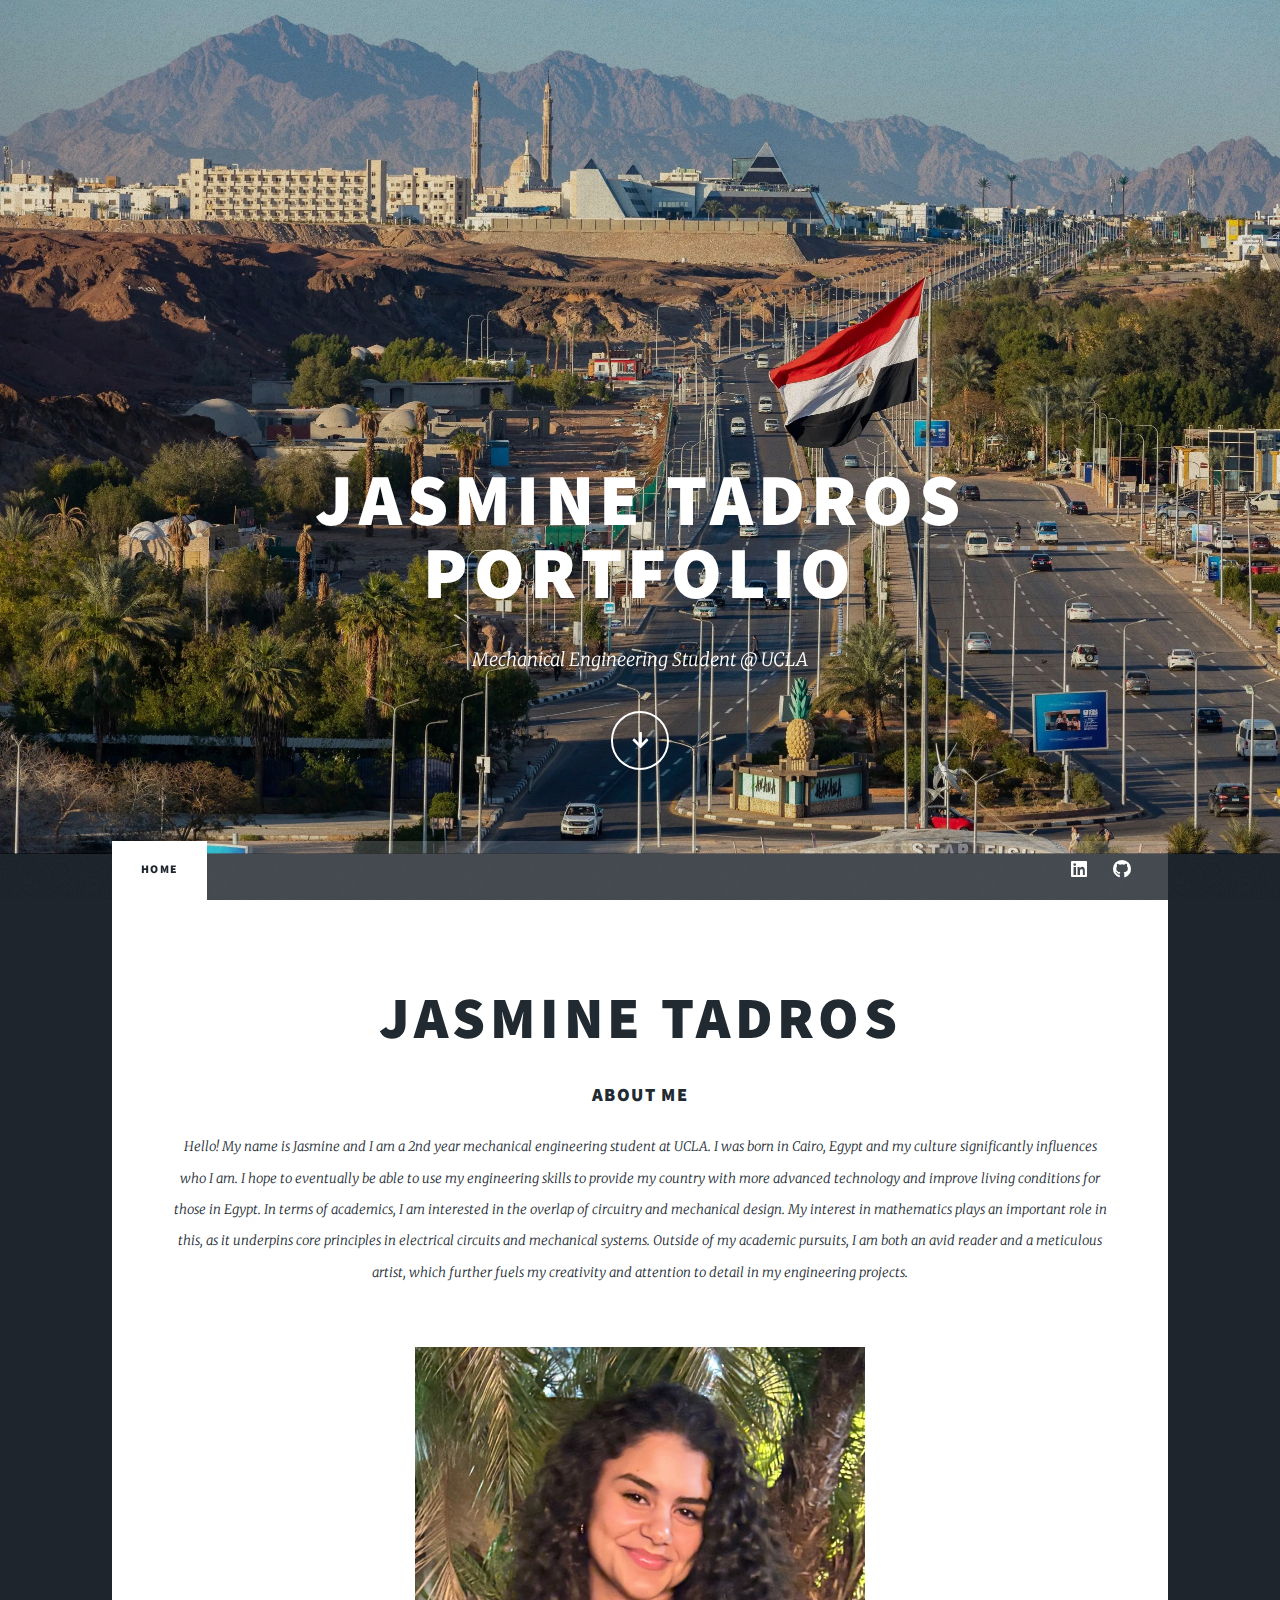
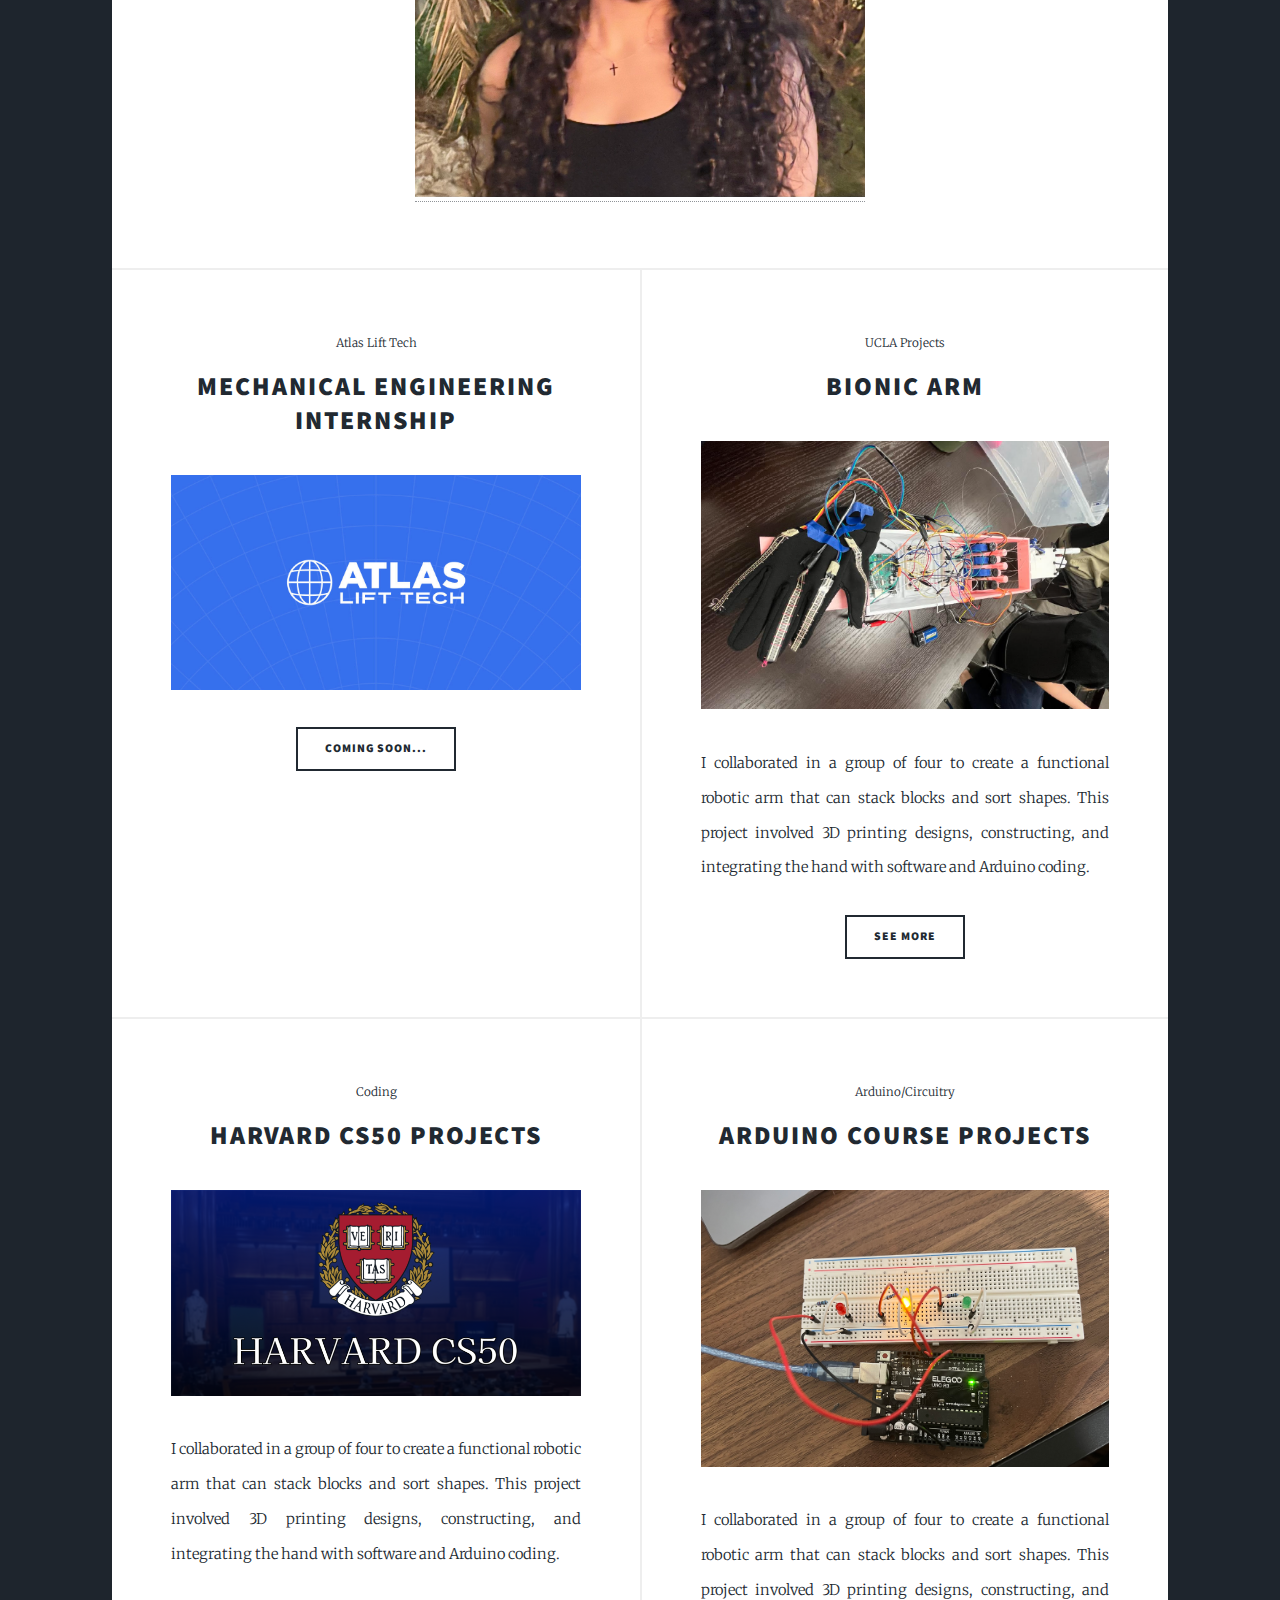
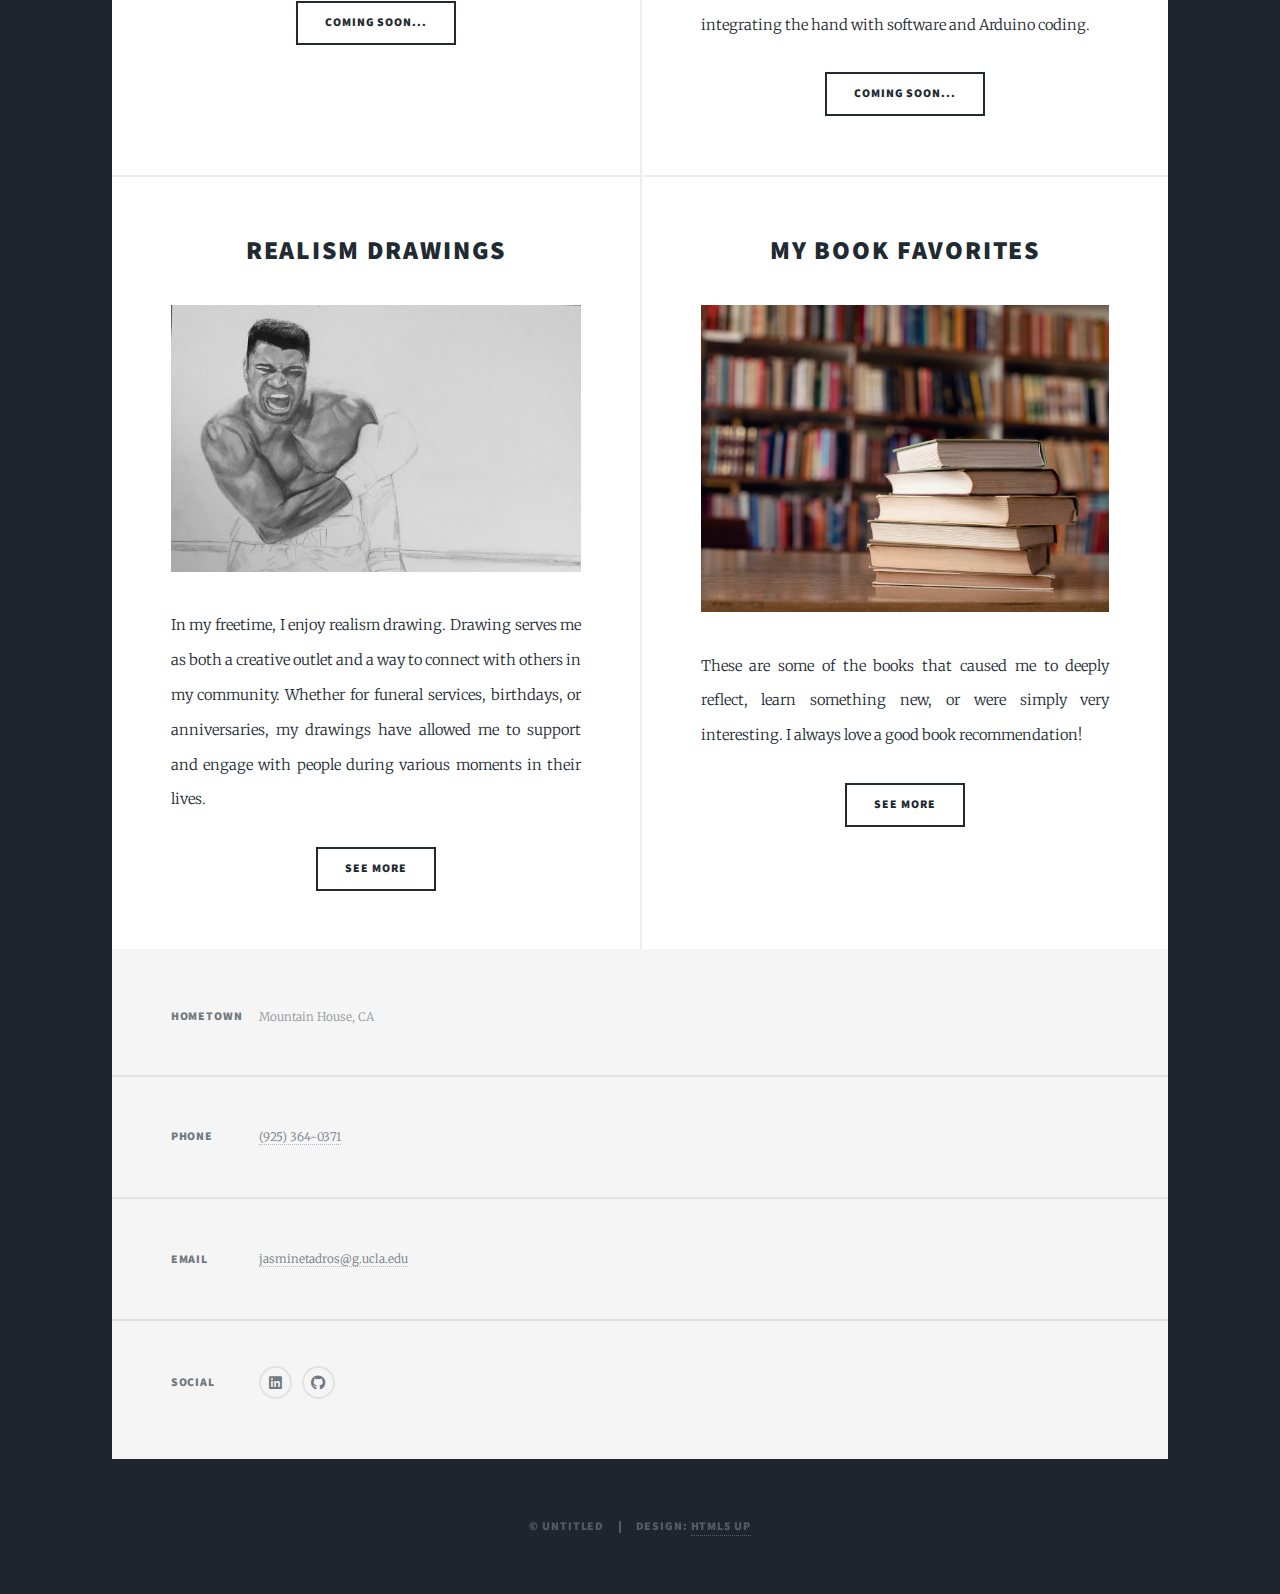
==== index.html @ 0057c5c3 "Add files via upload" ====
<!DOCTYPE HTML>
<!--
	Massively by HTML5 UP
	html5up.net | @ajlkn
	Free for personal and commercial use under the CCA 3.0 license (html5up.net/license)
-->
<html>
	<head>
		<title>Jasmine Tadros Portfolio</title>
		<meta charset="utf-8" />
		<meta name="viewport" content="width=device-width, initial-scale=1, user-scalable=no" />
		<link rel="stylesheet" href="assets/css/main.css" />
		<noscript><link rel="stylesheet" href="assets/css/noscript.css" /></noscript>
	</head>
	<body class="is-preload">

		<!-- Wrapper -->
			<div id="wrapper" class="fade-in">

				<!-- Intro -->
					<div id="intro">
						<h1>Jasmine Tadros<br />
						Portfolio</h1>
						<p>Mechanical Engineering Student @ UCLA </a> <br />
						</p>
						<ul class="actions">
							<li><a href="#header" class="button icon solid solo fa-arrow-down scrolly">Continue</a></li>
						</ul>
					</div>

				<!-- Nav -->
					<nav id="nav">
						<ul class="links">
							<li class="active"><a href="index.html">Home</a></li>
							<!-- <li><a href="generic.html">Generic Page</a></li>
							<li><a href="elements.html">Elements Reference</a></li> --> 
						</ul>
						<ul class="icons">
							<li><a href="https://www.linkedin.com/in/jasmine-tadros/" class="icon brands fa-linkedin"><span class="label">linkedin</span></a></li>
							<li><a href="https://github.com/tadrosjasmine" class="icon brands fa-github"><span class="label">GitHub</span></a></li>
						</ul>
					</nav>
				<!-- Main -->
					<div id="main">

						<!-- Featured Post -->
							<article class="post featured">
								<header class="major">
									<h2><a href="#">Jasmine Tadros<br />
									</a></h2>
								<h3>ABOUT ME</h3>	
									<p>Hello! My name is Jasmine and I am a 2nd year mechanical engineering student at UCLA. I was born in Cairo, Egypt and my culture significantly influences who I am. I hope to eventually be able to use my engineering skills to provide my country with more advanced technology and improve living conditions for those in Egypt. In terms of academics, I am interested in the overlap of circuitry and mechanical design. My interest in mathematics plays an important role in this, as it underpins core principles in electrical circuits and mechanical systems. Outside of my academic pursuits, I am both an avid reader and a meticulous artist, which further fuels my creativity and attention to detail in my engineering projects.  </p>
								</header>
								<a href="#" ><img src="images/jasmine.jpeg" width="450" height="450"
									alt="" /></a>
							</article>

						<!-- Posts -->
							<section class="posts">
								<article>
									<header>
										<span class="date">Atlas Lift Tech</span>
										<h2><a href="#">Mechanical Engineering Internship<br />
										</h2>
									</header>
									<a href="#" class="image fit"><img src="images/atlas.jpg" alt="" /></a>
									<!-- <p>During my summer internship, I got the opportuniity to work on  </p> -->
									<ul class="actions special">
										<li><a href="#" class="button">Coming soon...</a></li>
									</ul>
								</article>
								
								<article>
									<header>
										<span class="date">UCLA Projects</span>
										<h2><a href="#">Bionic Arm<br />
										</a></h2>
									</header>
									<a href="#" class="image fit"><img src="images/bionics.png" alt="" /></a>
									<p> I collaborated in a group of four to create a functional robotic arm that can stack blocks and sort shapes. This project involved 3D printing designs, constructing, and integrating the hand with software and Arduino coding.
									</p>
									<ul class="actions special">
										<li><a href="bionic-arm.html" class="button">See More</a></li>
									</ul>
								</article>

								<article>
									<header>
										<span class="date">Coding</span>
										<h2><a href="#">Harvard CS50 Projects<br />
										</a></h2>
									</header>
									<a href="#" class="image fit"><img src="images/cs50.webp" alt="" /></a>
									<p> I collaborated in a group of four to create a functional robotic arm that can stack blocks and sort shapes. This project involved 3D printing designs, constructing, and integrating the hand with software and Arduino coding.
									</p>
									<ul class="actions special">
										<li><a href="#" class="button">Coming Soon...</a></li>
									</ul>
								</article>

								<article>
									<header>
										<span class="date">Arduino/Circuitry</span>
										<h2><a href="#">Arduino Course Projects<br />
										</a></h2>
									</header>
									<a href="#" class="image fit"><img src="images/arduino.jpeg" alt="" /></a>
									<p> I collaborated in a group of four to create a functional robotic arm that can stack blocks and sort shapes. This project involved 3D printing designs, constructing, and integrating the hand with software and Arduino coding.
									</p>
									<ul class="actions special">
										<li><a href="#" class="button">Coming Soon...</a></li>
									</ul>
								</article>

								<article>
									<header>
										<h2><a href="#">Realism Drawings<br />
										</a></h2>
									</header>
									<a href="" class="image fit"><img src="images/ali.jpeg" alt="" /></a>
									<p>In my freetime, I enjoy realism drawing. Drawing serves me as both a creative outlet and a way to connect with others in my community. Whether for funeral services, birthdays, or anniversaries, my drawings have allowed me to support and engage with people during various moments in their lives.</p>
									<ul class="actions special">
										<li><a href="realism-drawings.html" class="button">See More</a></li>
									</ul>
								</article>
							
								<article>
									<header>
										<h2><a href="#">My Book Favorites</a></h2>
									</header>
									<a href="#" class="image fit"><img src="images/books.jpg" alt="" /></a>
									<p>These are some of the books that caused me to deeply reflect, learn something new, or were simply very interesting. I always love a good book recommendation! </p>
									<ul class="actions special">
										<li><a href="book-favorites.html" class="button">See More</a></li>
									</ul>
								<!-- </article>
								<article>
									<header>
										<span class="date">April 11, 2017</span>
										<h2><a href="#">Odio magna<br />
										sed consectetur</a></h2>
									</header>
									<a href="#" class="image fit"><img src="images/pic06.jpg" alt="" /></a>
									<p>Donec eget ex magna. Interdum et malesuada fames ac ante ipsum primis in faucibus. Pellentesque venenatis dolor imperdiet dolor mattis sagittis magna etiam.</p>
									<ul class="actions special">
										<li><a href="#" class="button">Full Story</a></li>
									</ul>
								</article>
								<article>
									<header>
										<span class="date">April 7, 2017</span>
										<h2><a href="#">Augue lorem<br />
										primis vestibulum</a></h2>
									</header>
									<a href="#" class="image fit"><img src="images/pic07.jpg" alt="" /></a>
									<p>Donec eget ex magna. Interdum et malesuada fames ac ante ipsum primis in faucibus. Pellentesque venenatis dolor imperdiet dolor mattis sagittis magna etiam.</p>
									<ul class="actions special">
										<li><a href="#" class="button">Full Story</a></li>
									</ul>
								</article> -->
							</section>

					</div>

				<!-- Footer -->
					<footer id="footer">
						<section class="split contact">
							<section class="alt">
								<h3>Hometown</h3>
								<p>Mountain House, CA</p>
							</section>
							<section>
								<h3>Phone</h3>
								<p><a href="#">(925) 364-0371</a></p>
							</section>
							<section>
								<h3>Email</h3>
								<p><a href="#">jasminetadros@g.ucla.edu</a></p>
							</section>
							<section>
								<h3>Social</h3>
								<ul class="icons alt">
									<li><a href="https://www.linkedin.com/in/jasmine-tadros/" class="icon brands alt fa-linkedin"><span class="label">linkedin</span></a></li>
									<li><a href="https://github.com/tadrosjasmine" class="icon brands alt fa-github"><span class="label">GitHub</span></a></li>
								</ul>
							</section>
						</section>
					</footer>

				<!-- Copyright -->
					<div id="copyright">
						<ul><li>&copy; Untitled</li><li>Design: <a href="https://html5up.net">HTML5 UP</a></li></ul>
					</div>

			</div>

		<!-- Scripts -->
			<script src="assets/js/jquery.min.js"></script>
			<script src="assets/js/jquery.scrollex.min.js"></script>
			<script src="assets/js/jquery.scrolly.min.js"></script>
			<script src="assets/js/browser.min.js"></script>
			<script src="assets/js/breakpoints.min.js"></script>
			<script src="assets/js/util.js"></script>
			<script src="assets/js/main.js"></script>

	</body>
</html>
---- assets/css/main.css ----
@import url(fontawesome-all.min.css);
@import url("https://fonts.googleapis.com/css?family=Merriweather:300,700,300italic,700italic|Source+Sans+Pro:900");

/*
	Massively by HTML5 UP
	html5up.net | @ajlkn
	Free for personal and commercial use under the CCA 3.0 license (html5up.net/license)
*/

html, body, div, span, applet, object,
iframe, h1, h2, h3, h4, h5, h6, p, blockquote,
pre, a, abbr, acronym, address, big, cite,
code, del, dfn, em, img, ins, kbd, q, s, samp,
small, strike, strong, sub, sup, tt, var, b,
u, i, center, dl, dt, dd, ol, ul, li, fieldset,
form, label, legend, table, caption, tbody,
tfoot, thead, tr, th, td, article, aside,
canvas, details, embed, figure, figcaption,
footer, header, hgroup, menu, nav, output, ruby,
section, summary, time, mark, audio, video {
	margin: 0;
	padding: 0;
	border: 0;
	font-size: 100%;
	font: inherit;
	vertical-align: baseline;}

article, aside, details, figcaption, figure,
footer, header, hgroup, menu, nav, section {
	display: block;}

body {
	line-height: 1;
}

ol, ul {
	list-style: none;
}

blockquote, q {
	quotes: none;
}

	blockquote:before, blockquote:after, q:before, q:after {
		content: '';
		content: none;
	}

table {
	border-collapse: collapse;
	border-spacing: 0;
}

body {
	-webkit-text-size-adjust: none;
}

mark {
	background-color: transparent;
	color: inherit;
}

input::-moz-focus-inner {
	border: 0;
	padding: 0;
}

input, select, textarea {
	-moz-appearance: none;
	-webkit-appearance: none;
	-ms-appearance: none;
	appearance: none;
}

/* Basic */

	@-ms-viewport {
		width: device-width;
	}

	body {
		-ms-overflow-style: scrollbar;
	}

	@media screen and (max-width: 480px) {

		html, body {
			min-width: 320px;
		}

	}

	html {
		box-sizing: border-box;
	}

	*, *:before, *:after {
		box-sizing: inherit;
	}

	body {
		background-color: #1e252d;
	}

		body.is-preload *, body.is-preload *:before, body.is-preload *:after {
			-moz-animation: none !important;
			-webkit-animation: none !important;
			-ms-animation: none !important;
			animation: none !important;
			-moz-transition: none !important;
			-webkit-transition: none !important;
			-ms-transition: none !important;
			transition: none !important;
		}

/* Type */

	html {
		font-size: 16pt;
	}

		@media screen and (max-width: 1680px) {

			html {
				font-size: 12pt;
			}

		}

		@media screen and (max-width: 1280px) {

			html {
				font-size: 11pt;
			}

		}

		@media screen and (max-width: 360px) {

			html {
				font-size: 10pt;
			}

		}

	body {
		color: #212931;
	}

	body, input, select, textarea {
		font-family: "Merriweather", Georgia, serif;
		font-weight: 300;
		font-size: 1rem;
		line-height: 2.375;
	}

	a {
		-moz-transition: color 0.2s ease-in-out, background-color 0.2s ease-in-out, border-color 0.2s ease-in-out, box-shadow 0.2s ease-in-out;
		-webkit-transition: color 0.2s ease-in-out, background-color 0.2s ease-in-out, border-color 0.2s ease-in-out, box-shadow 0.2s ease-in-out;
		-ms-transition: color 0.2s ease-in-out, background-color 0.2s ease-in-out, border-color 0.2s ease-in-out, box-shadow 0.2s ease-in-out;
		transition: color 0.2s ease-in-out, background-color 0.2s ease-in-out, border-color 0.2s ease-in-out, box-shadow 0.2s ease-in-out;
		border-bottom: dotted 1px;
		text-decoration: none;
	}

		a:hover {
			border-bottom-color: transparent;
		}

	strong, b {
		font-weight: 600;
	}

	em, i {
		font-style: italic;
	}

	p {
		text-align: justify;
		margin: 0 0 2rem 0;
	}

	h1, h2, h3, h4, h5, h6 {
		font-family: "Source Sans Pro", Helvetica, sans-serif;
		font-weight: 900;
		line-height: 1.5;
		letter-spacing: 0.075em;
		text-transform: uppercase;
		margin: 0 0 1rem 0;
	}

		h1 a, h2 a, h3 a, h4 a, h5 a, h6 a {
			border-bottom: 0;
			color: inherit;
			text-decoration: none;
		}

	h1 {
		font-size: 4rem;
		line-height: 1.1;
		margin: 0 0 2rem 0;
	}

	h2 {
		font-size: 1.75rem;
		line-height: 1.3;
		margin: 0 0 1.5rem 0;
	}

	h3 {
		font-size: 1.25rem;
		margin: 0 0 1.5rem 0;
	}

	h4 {
		font-size: 1rem;
	}

	h5 {
		font-size: 0.9rem;
	}

	h6 {
		font-size: 0.8rem;
	}

	sub {
		font-size: 0.8rem;
		position: relative;
		top: 0.5rem;
	}

	sup {
		font-size: 0.8rem;
		position: relative;
		top: -0.5rem;
	}

	blockquote {
		border-left: solid 4px;
		font-style: italic;
		margin: 0 0 2rem 0;
		padding: 0.5rem 0 0.5rem 2rem;
	}

	code {
		border: solid 2px;
		font-family: "Courier New", monospace;
		font-size: 0.9rem;
		margin: 0 0.25rem;
		padding: 0.25rem 0.65rem;
	}

	pre {
		-webkit-overflow-scrolling: touch;
		font-family: "Courier New", monospace;
		font-size: 0.9rem;
		margin: 0 0 2rem 0;
	}

		pre code {
			display: block;
			line-height: 1.75;
			padding: 1rem 1.5rem;
			overflow-x: auto;
		}

	hr {
		border: 0;
		border-bottom: solid 2px;
		margin: 3rem 0;
	}

		hr.major {
			margin: 5rem 0;
		}

	.align-left {
		text-align: left;
	}

	.align-center {
		text-align: center;
	}

	.align-right {
		text-align: right;
	}

	input, select, textarea {
		color: #212931;
	}

	a {
		color: #212931;
		border-bottom-color: rgba(33, 41, 49, 0.5);
	}

		a:hover {
			border-bottom-color: transparent;
			color: #18bfef !important;
		}

	strong, b {
		color: #212931;
	}

	h1, h2, h3, h4, h5, h6 {
		color: #212931;
	}

	blockquote {
		border-left-color: #eeeeee;
	}

	code {
		background: rgba(220, 220, 220, 0.25);
		border-color: #eeeeee;
	}

	hr {
		border-bottom-color: #eeeeee;
	}

/* Row */

	.row {
		display: flex;
		flex-wrap: wrap;
		box-sizing: border-box;
		align-items: stretch;
	}

		.row > * {
			box-sizing: border-box;
		}

		.row.gtr-uniform > * > :last-child {
			margin-bottom: 0;
		}

		.row.aln-left {
			justify-content: flex-start;
		}

		.row.aln-center {
			justify-content: center;
		}

		.row.aln-right {
			justify-content: flex-end;
		}

		.row.aln-top {
			align-items: flex-start;
		}

		.row.aln-middle {
			align-items: center;
		}

		.row.aln-bottom {
			align-items: flex-end;
		}

		.row > .imp {
			order: -1;
		}

		.row > .col-1 {
			width: 8.33333%;
		}

		.row > .off-1 {
			margin-left: 8.33333%;
		}

		.row > .col-2 {
			width: 16.66667%;
		}

		.row > .off-2 {
			margin-left: 16.66667%;
		}

		.row > .col-3 {
			width: 25%;
		}

		.row > .off-3 {
			margin-left: 25%;
		}

		.row > .col-4 {
			width: 33.33333%;
		}

		.row > .off-4 {
			margin-left: 33.33333%;
		}

		.row > .col-5 {
			width: 41.66667%;
		}

		.row > .off-5 {
			margin-left: 41.66667%;
		}

		.row > .col-6 {
			width: 50%;
		}

		.row > .off-6 {
			margin-left: 50%;
		}

		.row > .col-7 {
			width: 58.33333%;
		}

		.row > .off-7 {
			margin-left: 58.33333%;
		}

		.row > .col-8 {
			width: 66.66667%;
		}

		.row > .off-8 {
			margin-left: 66.66667%;
		}

		.row > .col-9 {
			width: 75%;
		}

		.row > .off-9 {
			margin-left: 75%;
		}

		.row > .col-10 {
			width: 83.33333%;
		}

		.row > .off-10 {
			margin-left: 83.33333%;
		}

		.row > .col-11 {
			width: 91.66667%;
		}

		.row > .off-11 {
			margin-left: 91.66667%;
		}

		.row > .col-12 {
			width: 100%;
		}

		.row > .off-12 {
			margin-left: 100%;
		}

		.row.gtr-0 {
			margin-top: 0;
			margin-left: 0rem;
		}

			.row.gtr-0 > * {
				padding: 0 0 0 0rem;
			}

			.row.gtr-0.gtr-uniform {
				margin-top: 0rem;
			}

				.row.gtr-0.gtr-uniform > * {
					padding-top: 0rem;
				}

		.row.gtr-25 {
			margin-top: 0;
			margin-left: -0.375rem;
		}

			.row.gtr-25 > * {
				padding: 0 0 0 0.375rem;
			}

			.row.gtr-25.gtr-uniform {
				margin-top: -0.375rem;
			}

				.row.gtr-25.gtr-uniform > * {
					padding-top: 0.375rem;
				}

		.row.gtr-50 {
			margin-top: 0;
			margin-left: -0.75rem;
		}

			.row.gtr-50 > * {
				padding: 0 0 0 0.75rem;
			}

			.row.gtr-50.gtr-uniform {
				margin-top: -0.75rem;
			}

				.row.gtr-50.gtr-uniform > * {
					padding-top: 0.75rem;
				}

		.row {
			margin-top: 0;
			margin-left: -1.5rem;
		}

			.row > * {
				padding: 0 0 0 1.5rem;
			}

			.row.gtr-uniform {
				margin-top: -1.5rem;
			}

				.row.gtr-uniform > * {
					padding-top: 1.5rem;
				}

		.row.gtr-150 {
			margin-top: 0;
			margin-left: -2.25rem;
		}

			.row.gtr-150 > * {
				padding: 0 0 0 2.25rem;
			}

			.row.gtr-150.gtr-uniform {
				margin-top: -2.25rem;
			}

				.row.gtr-150.gtr-uniform > * {
					padding-top: 2.25rem;
				}

		.row.gtr-200 {
			margin-top: 0;
			margin-left: -3rem;
		}

			.row.gtr-200 > * {
				padding: 0 0 0 3rem;
			}

			.row.gtr-200.gtr-uniform {
				margin-top: -3rem;
			}

				.row.gtr-200.gtr-uniform > * {
					padding-top: 3rem;
				}

		@media screen and (max-width: 1680px) {

			.row {
				display: flex;
				flex-wrap: wrap;
				box-sizing: border-box;
				align-items: stretch;
			}

				.row > * {
					box-sizing: border-box;
				}

				.row.gtr-uniform > * > :last-child {
					margin-bottom: 0;
				}

				.row.aln-left {
					justify-content: flex-start;
				}

				.row.aln-center {
					justify-content: center;
				}

				.row.aln-right {
					justify-content: flex-end;
				}

				.row.aln-top {
					align-items: flex-start;
				}

				.row.aln-middle {
					align-items: center;
				}

				.row.aln-bottom {
					align-items: flex-end;
				}

				.row > .imp-xlarge {
					order: -1;
				}

				.row > .col-1-xlarge {
					width: 8.33333%;
				}

				.row > .off-1-xlarge {
					margin-left: 8.33333%;
				}

				.row > .col-2-xlarge {
					width: 16.66667%;
				}

				.row > .off-2-xlarge {
					margin-left: 16.66667%;
				}

				.row > .col-3-xlarge {
					width: 25%;
				}

				.row > .off-3-xlarge {
					margin-left: 25%;
				}

				.row > .col-4-xlarge {
					width: 33.33333%;
				}

				.row > .off-4-xlarge {
					margin-left: 33.33333%;
				}

				.row > .col-5-xlarge {
					width: 41.66667%;
				}

				.row > .off-5-xlarge {
					margin-left: 41.66667%;
				}

				.row > .col-6-xlarge {
					width: 50%;
				}

				.row > .off-6-xlarge {
					margin-left: 50%;
				}

				.row > .col-7-xlarge {
					width: 58.33333%;
				}

				.row > .off-7-xlarge {
					margin-left: 58.33333%;
				}

				.row > .col-8-xlarge {
					width: 66.66667%;
				}

				.row > .off-8-xlarge {
					margin-left: 66.66667%;
				}

				.row > .col-9-xlarge {
					width: 75%;
				}

				.row > .off-9-xlarge {
					margin-left: 75%;
				}

				.row > .col-10-xlarge {
					width: 83.33333%;
				}

				.row > .off-10-xlarge {
					margin-left: 83.33333%;
				}

				.row > .col-11-xlarge {
					width: 91.66667%;
				}

				.row > .off-11-xlarge {
					margin-left: 91.66667%;
				}

				.row > .col-12-xlarge {
					width: 100%;
				}

				.row > .off-12-xlarge {
					margin-left: 100%;
				}

				.row.gtr-0 {
					margin-top: 0;
					margin-left: 0rem;
				}

					.row.gtr-0 > * {
						padding: 0 0 0 0rem;
					}

					.row.gtr-0.gtr-uniform {
						margin-top: 0rem;
					}

						.row.gtr-0.gtr-uniform > * {
							padding-top: 0rem;
						}

				.row.gtr-25 {
					margin-top: 0;
					margin-left: -0.375rem;
				}

					.row.gtr-25 > * {
						padding: 0 0 0 0.375rem;
					}

					.row.gtr-25.gtr-uniform {
						margin-top: -0.375rem;
					}

						.row.gtr-25.gtr-uniform > * {
							padding-top: 0.375rem;
						}

				.row.gtr-50 {
					margin-top: 0;
					margin-left: -0.75rem;
				}

					.row.gtr-50 > * {
						padding: 0 0 0 0.75rem;
					}

					.row.gtr-50.gtr-uniform {
						margin-top: -0.75rem;
					}

						.row.gtr-50.gtr-uniform > * {
							padding-top: 0.75rem;
						}

				.row {
					margin-top: 0;
					margin-left: -1.5rem;
				}

					.row > * {
						padding: 0 0 0 1.5rem;
					}

					.row.gtr-uniform {
						margin-top: -1.5rem;
					}

						.row.gtr-uniform > * {
							padding-top: 1.5rem;
						}

				.row.gtr-150 {
					margin-top: 0;
					margin-left: -2.25rem;
				}

					.row.gtr-150 > * {
						padding: 0 0 0 2.25rem;
					}

					.row.gtr-150.gtr-uniform {
						margin-top: -2.25rem;
					}

						.row.gtr-150.gtr-uniform > * {
							padding-top: 2.25rem;
						}

				.row.gtr-200 {
					margin-top: 0;
					margin-left: -3rem;
				}

					.row.gtr-200 > * {
						padding: 0 0 0 3rem;
					}

					.row.gtr-200.gtr-uniform {
						margin-top: -3rem;
					}

						.row.gtr-200.gtr-uniform > * {
							padding-top: 3rem;
						}

		}

		@media screen and (max-width: 1280px) {

			.row {
				display: flex;
				flex-wrap: wrap;
				box-sizing: border-box;
				align-items: stretch;
			}

				.row > * {
					box-sizing: border-box;
				}

				.row.gtr-uniform > * > :last-child {
					margin-bottom: 0;
				}

				.row.aln-left {
					justify-content: flex-start;
				}

				.row.aln-center {
					justify-content: center;
				}

				.row.aln-right {
					justify-content: flex-end;
				}

				.row.aln-top {
					align-items: flex-start;
				}

				.row.aln-middle {
					align-items: center;
				}

				.row.aln-bottom {
					align-items: flex-end;
				}

				.row > .imp-large {
					order: -1;
				}

				.row > .col-1-large {
					width: 8.33333%;
				}

				.row > .off-1-large {
					margin-left: 8.33333%;
				}

				.row > .col-2-large {
					width: 16.66667%;
				}

				.row > .off-2-large {
					margin-left: 16.66667%;
				}

				.row > .col-3-large {
					width: 25%;
				}

				.row > .off-3-large {
					margin-left: 25%;
				}

				.row > .col-4-large {
					width: 33.33333%;
				}

				.row > .off-4-large {
					margin-left: 33.33333%;
				}

				.row > .col-5-large {
					width: 41.66667%;
				}

				.row > .off-5-large {
					margin-left: 41.66667%;
				}

				.row > .col-6-large {
					width: 50%;
				}

				.row > .off-6-large {
					margin-left: 50%;
				}

				.row > .col-7-large {
					width: 58.33333%;
				}

				.row > .off-7-large {
					margin-left: 58.33333%;
				}

				.row > .col-8-large {
					width: 66.66667%;
				}

				.row > .off-8-large {
					margin-left: 66.66667%;
				}

				.row > .col-9-large {
					width: 75%;
				}

				.row > .off-9-large {
					margin-left: 75%;
				}

				.row > .col-10-large {
					width: 83.33333%;
				}

				.row > .off-10-large {
					margin-left: 83.33333%;
				}

				.row > .col-11-large {
					width: 91.66667%;
				}

				.row > .off-11-large {
					margin-left: 91.66667%;
				}

				.row > .col-12-large {
					width: 100%;
				}

				.row > .off-12-large {
					margin-left: 100%;
				}

				.row.gtr-0 {
					margin-top: 0;
					margin-left: 0rem;
				}

					.row.gtr-0 > * {
						padding: 0 0 0 0rem;
					}

					.row.gtr-0.gtr-uniform {
						margin-top: 0rem;
					}

						.row.gtr-0.gtr-uniform > * {
							padding-top: 0rem;
						}

				.row.gtr-25 {
					margin-top: 0;
					margin-left: -0.375rem;
				}

					.row.gtr-25 > * {
						padding: 0 0 0 0.375rem;
					}

					.row.gtr-25.gtr-uniform {
						margin-top: -0.375rem;
					}

						.row.gtr-25.gtr-uniform > * {
							padding-top: 0.375rem;
						}

				.row.gtr-50 {
					margin-top: 0;
					margin-left: -0.75rem;
				}

					.row.gtr-50 > * {
						padding: 0 0 0 0.75rem;
					}

					.row.gtr-50.gtr-uniform {
						margin-top: -0.75rem;
					}

						.row.gtr-50.gtr-uniform > * {
							padding-top: 0.75rem;
						}

				.row {
					margin-top: 0;
					margin-left: -1.5rem;
				}

					.row > * {
						padding: 0 0 0 1.5rem;
					}

					.row.gtr-uniform {
						margin-top: -1.5rem;
					}

						.row.gtr-uniform > * {
							padding-top: 1.5rem;
						}

				.row.gtr-150 {
					margin-top: 0;
					margin-left: -2.25rem;
				}

					.row.gtr-150 > * {
						padding: 0 0 0 2.25rem;
					}

					.row.gtr-150.gtr-uniform {
						margin-top: -2.25rem;
					}

						.row.gtr-150.gtr-uniform > * {
							padding-top: 2.25rem;
						}

				.row.gtr-200 {
					margin-top: 0;
					margin-left: -3rem;
				}

					.row.gtr-200 > * {
						padding: 0 0 0 3rem;
					}

					.row.gtr-200.gtr-uniform {
						margin-top: -3rem;
					}

						.row.gtr-200.gtr-uniform > * {
							padding-top: 3rem;
						}

		}

		@media screen and (max-width: 980px) {

			.row {
				display: flex;
				flex-wrap: wrap;
				box-sizing: border-box;
				align-items: stretch;
			}

				.row > * {
					box-sizing: border-box;
				}

				.row.gtr-uniform > * > :last-child {
					margin-bottom: 0;
				}

				.row.aln-left {
					justify-content: flex-start;
				}

				.row.aln-center {
					justify-content: center;
				}

				.row.aln-right {
					justify-content: flex-end;
				}

				.row.aln-top {
					align-items: flex-start;
				}

				.row.aln-middle {
					align-items: center;
				}

				.row.aln-bottom {
					align-items: flex-end;
				}

				.row > .imp-medium {
					order: -1;
				}

				.row > .col-1-medium {
					width: 8.33333%;
				}

				.row > .off-1-medium {
					margin-left: 8.33333%;
				}

				.row > .col-2-medium {
					width: 16.66667%;
				}

				.row > .off-2-medium {
					margin-left: 16.66667%;
				}

				.row > .col-3-medium {
					width: 25%;
				}

				.row > .off-3-medium {
					margin-left: 25%;
				}

				.row > .col-4-medium {
					width: 33.33333%;
				}

				.row > .off-4-medium {
					margin-left: 33.33333%;
				}

				.row > .col-5-medium {
					width: 41.66667%;
				}

				.row > .off-5-medium {
					margin-left: 41.66667%;
				}

				.row > .col-6-medium {
					width: 50%;
				}

				.row > .off-6-medium {
					margin-left: 50%;
				}

				.row > .col-7-medium {
					width: 58.33333%;
				}

				.row > .off-7-medium {
					margin-left: 58.33333%;
				}

				.row > .col-8-medium {
					width: 66.66667%;
				}

				.row > .off-8-medium {
					margin-left: 66.66667%;
				}

				.row > .col-9-medium {
					width: 75%;
				}

				.row > .off-9-medium {
					margin-left: 75%;
				}

				.row > .col-10-medium {
					width: 83.33333%;
				}

				.row > .off-10-medium {
					margin-left: 83.33333%;
				}

				.row > .col-11-medium {
					width: 91.66667%;
				}

				.row > .off-11-medium {
					margin-left: 91.66667%;
				}

				.row > .col-12-medium {
					width: 100%;
				}

				.row > .off-12-medium {
					margin-left: 100%;
				}

				.row.gtr-0 {
					margin-top: 0;
					margin-left: 0rem;
				}

					.row.gtr-0 > * {
						padding: 0 0 0 0rem;
					}

					.row.gtr-0.gtr-uniform {
						margin-top: 0rem;
					}

						.row.gtr-0.gtr-uniform > * {
							padding-top: 0rem;
						}

				.row.gtr-25 {
					margin-top: 0;
					margin-left: -0.375rem;
				}

					.row.gtr-25 > * {
						padding: 0 0 0 0.375rem;
					}

					.row.gtr-25.gtr-uniform {
						margin-top: -0.375rem;
					}

						.row.gtr-25.gtr-uniform > * {
							padding-top: 0.375rem;
						}

				.row.gtr-50 {
					margin-top: 0;
					margin-left: -0.75rem;
				}

					.row.gtr-50 > * {
						padding: 0 0 0 0.75rem;
					}

					.row.gtr-50.gtr-uniform {
						margin-top: -0.75rem;
					}

						.row.gtr-50.gtr-uniform > * {
							padding-top: 0.75rem;
						}

				.row {
					margin-top: 0;
					margin-left: -1.5rem;
				}

					.row > * {
						padding: 0 0 0 1.5rem;
					}

					.row.gtr-uniform {
						margin-top: -1.5rem;
					}

						.row.gtr-uniform > * {
							padding-top: 1.5rem;
						}

				.row.gtr-150 {
					margin-top: 0;
					margin-left: -2.25rem;
				}

					.row.gtr-150 > * {
						padding: 0 0 0 2.25rem;
					}

					.row.gtr-150.gtr-uniform {
						margin-top: -2.25rem;
					}

						.row.gtr-150.gtr-uniform > * {
							padding-top: 2.25rem;
						}

				.row.gtr-200 {
					margin-top: 0;
					margin-left: -3rem;
				}

					.row.gtr-200 > * {
						padding: 0 0 0 3rem;
					}

					.row.gtr-200.gtr-uniform {
						margin-top: -3rem;
					}

						.row.gtr-200.gtr-uniform > * {
							padding-top: 3rem;
						}

		}

		@media screen and (max-width: 736px) {

			.row {
				display: flex;
				flex-wrap: wrap;
				box-sizing: border-box;
				align-items: stretch;
			}

				.row > * {
					box-sizing: border-box;
				}

				.row.gtr-uniform > * > :last-child {
					margin-bottom: 0;
				}

				.row.aln-left {
					justify-content: flex-start;
				}

				.row.aln-center {
					justify-content: center;
				}

				.row.aln-right {
					justify-content: flex-end;
				}

				.row.aln-top {
					align-items: flex-start;
				}

				.row.aln-middle {
					align-items: center;
				}

				.row.aln-bottom {
					align-items: flex-end;
				}

				.row > .imp-small {
					order: -1;
				}

				.row > .col-1-small {
					width: 8.33333%;
				}

				.row > .off-1-small {
					margin-left: 8.33333%;
				}

				.row > .col-2-small {
					width: 16.66667%;
				}

				.row > .off-2-small {
					margin-left: 16.66667%;
				}

				.row > .col-3-small {
					width: 25%;
				}

				.row > .off-3-small {
					margin-left: 25%;
				}

				.row > .col-4-small {
					width: 33.33333%;
				}

				.row > .off-4-small {
					margin-left: 33.33333%;
				}

				.row > .col-5-small {
					width: 41.66667%;
				}

				.row > .off-5-small {
					margin-left: 41.66667%;
				}

				.row > .col-6-small {
					width: 50%;
				}

				.row > .off-6-small {
					margin-left: 50%;
				}

				.row > .col-7-small {
					width: 58.33333%;
				}

				.row > .off-7-small {
					margin-left: 58.33333%;
				}

				.row > .col-8-small {
					width: 66.66667%;
				}

				.row > .off-8-small {
					margin-left: 66.66667%;
				}

				.row > .col-9-small {
					width: 75%;
				}

				.row > .off-9-small {
					margin-left: 75%;
				}

				.row > .col-10-small {
					width: 83.33333%;
				}

				.row > .off-10-small {
					margin-left: 83.33333%;
				}

				.row > .col-11-small {
					width: 91.66667%;
				}

				.row > .off-11-small {
					margin-left: 91.66667%;
				}

				.row > .col-12-small {
					width: 100%;
				}

				.row > .off-12-small {
					margin-left: 100%;
				}

				.row.gtr-0 {
					margin-top: 0;
					margin-left: 0rem;
				}

					.row.gtr-0 > * {
						padding: 0 0 0 0rem;
					}

					.row.gtr-0.gtr-uniform {
						margin-top: 0rem;
					}

						.row.gtr-0.gtr-uniform > * {
							padding-top: 0rem;
						}

				.row.gtr-25 {
					margin-top: 0;
					margin-left: -0.375rem;
				}

					.row.gtr-25 > * {
						padding: 0 0 0 0.375rem;
					}

					.row.gtr-25.gtr-uniform {
						margin-top: -0.375rem;
					}

						.row.gtr-25.gtr-uniform > * {
							padding-top: 0.375rem;
						}

				.row.gtr-50 {
					margin-top: 0;
					margin-left: -0.75rem;
				}

					.row.gtr-50 > * {
						padding: 0 0 0 0.75rem;
					}

					.row.gtr-50.gtr-uniform {
						margin-top: -0.75rem;
					}

						.row.gtr-50.gtr-uniform > * {
							padding-top: 0.75rem;
						}

				.row {
					margin-top: 0;
					margin-left: -1.5rem;
				}

					.row > * {
						padding: 0 0 0 1.5rem;
					}

					.row.gtr-uniform {
						margin-top: -1.5rem;
					}

						.row.gtr-uniform > * {
							padding-top: 1.5rem;
						}

				.row.gtr-150 {
					margin-top: 0;
					margin-left: -2.25rem;
				}

					.row.gtr-150 > * {
						padding: 0 0 0 2.25rem;
					}

					.row.gtr-150.gtr-uniform {
						margin-top: -2.25rem;
					}

						.row.gtr-150.gtr-uniform > * {
							padding-top: 2.25rem;
						}

				.row.gtr-200 {
					margin-top: 0;
					margin-left: -3rem;
				}

					.row.gtr-200 > * {
						padding: 0 0 0 3rem;
					}

					.row.gtr-200.gtr-uniform {
						margin-top: -3rem;
					}

						.row.gtr-200.gtr-uniform > * {
							padding-top: 3rem;
						}

		}

		@media screen and (max-width: 480px) {

			.row {
				display: flex;
				flex-wrap: wrap;
				box-sizing: border-box;
				align-items: stretch;
			}

				.row > * {
					box-sizing: border-box;
				}

				.row.gtr-uniform > * > :last-child {
					margin-bottom: 0;
				}

				.row.aln-left {
					justify-content: flex-start;
				}

				.row.aln-center {
					justify-content: center;
				}

				.row.aln-right {
					justify-content: flex-end;
				}

				.row.aln-top {
					align-items: flex-start;
				}

				.row.aln-middle {
					align-items: center;
				}

				.row.aln-bottom {
					align-items: flex-end;
				}

				.row > .imp-xsmall {
					order: -1;
				}

				.row > .col-1-xsmall {
					width: 8.33333%;
				}

				.row > .off-1-xsmall {
					margin-left: 8.33333%;
				}

				.row > .col-2-xsmall {
					width: 16.66667%;
				}

				.row > .off-2-xsmall {
					margin-left: 16.66667%;
				}

				.row > .col-3-xsmall {
					width: 25%;
				}

				.row > .off-3-xsmall {
					margin-left: 25%;
				}

				.row > .col-4-xsmall {
					width: 33.33333%;
				}

				.row > .off-4-xsmall {
					margin-left: 33.33333%;
				}

				.row > .col-5-xsmall {
					width: 41.66667%;
				}

				.row > .off-5-xsmall {
					margin-left: 41.66667%;
				}

				.row > .col-6-xsmall {
					width: 50%;
				}

				.row > .off-6-xsmall {
					margin-left: 50%;
				}

				.row > .col-7-xsmall {
					width: 58.33333%;
				}

				.row > .off-7-xsmall {
					margin-left: 58.33333%;
				}

				.row > .col-8-xsmall {
					width: 66.66667%;
				}

				.row > .off-8-xsmall {
					margin-left: 66.66667%;
				}

				.row > .col-9-xsmall {
					width: 75%;
				}

				.row > .off-9-xsmall {
					margin-left: 75%;
				}

				.row > .col-10-xsmall {
					width: 83.33333%;
				}

				.row > .off-10-xsmall {
					margin-left: 83.33333%;
				}

				.row > .col-11-xsmall {
					width: 91.66667%;
				}

				.row > .off-11-xsmall {
					margin-left: 91.66667%;
				}

				.row > .col-12-xsmall {
					width: 100%;
				}

				.row > .off-12-xsmall {
					margin-left: 100%;
				}

				.row.gtr-0 {
					margin-top: 0;
					margin-left: 0rem;
				}

					.row.gtr-0 > * {
						padding: 0 0 0 0rem;
					}

					.row.gtr-0.gtr-uniform {
						margin-top: 0rem;
					}

						.row.gtr-0.gtr-uniform > * {
							padding-top: 0rem;
						}

				.row.gtr-25 {
					margin-top: 0;
					margin-left: -0.375rem;
				}

					.row.gtr-25 > * {
						padding: 0 0 0 0.375rem;
					}

					.row.gtr-25.gtr-uniform {
						margin-top: -0.375rem;
					}

						.row.gtr-25.gtr-uniform > * {
							padding-top: 0.375rem;
						}

				.row.gtr-50 {
					margin-top: 0;
					margin-left: -0.75rem;
				}

					.row.gtr-50 > * {
						padding: 0 0 0 0.75rem;
					}

					.row.gtr-50.gtr-uniform {
						margin-top: -0.75rem;
					}

						.row.gtr-50.gtr-uniform > * {
							padding-top: 0.75rem;
						}

				.row {
					margin-top: 0;
					margin-left: -1.5rem;
				}

					.row > * {
						padding: 0 0 0 1.5rem;
					}

					.row.gtr-uniform {
						margin-top: -1.5rem;
					}

						.row.gtr-uniform > * {
							padding-top: 1.5rem;
						}

				.row.gtr-150 {
					margin-top: 0;
					margin-left: -2.25rem;
				}

					.row.gtr-150 > * {
						padding: 0 0 0 2.25rem;
					}

					.row.gtr-150.gtr-uniform {
						margin-top: -2.25rem;
					}

						.row.gtr-150.gtr-uniform > * {
							padding-top: 2.25rem;
						}

				.row.gtr-200 {
					margin-top: 0;
					margin-left: -3rem;
				}

					.row.gtr-200 > * {
						padding: 0 0 0 3rem;
					}

					.row.gtr-200.gtr-uniform {
						margin-top: -3rem;
					}

						.row.gtr-200.gtr-uniform > * {
							padding-top: 3rem;
						}

		}

		@media screen and (max-width: 360px) {

			.row {
				display: flex;
				flex-wrap: wrap;
				box-sizing: border-box;
				align-items: stretch;
			}

				.row > * {
					box-sizing: border-box;
				}

				.row.gtr-uniform > * > :last-child {
					margin-bottom: 0;
				}

				.row.aln-left {
					justify-content: flex-start;
				}

				.row.aln-center {
					justify-content: center;
				}

				.row.aln-right {
					justify-content: flex-end;
				}

				.row.aln-top {
					align-items: flex-start;
				}

				.row.aln-middle {
					align-items: center;
				}

				.row.aln-bottom {
					align-items: flex-end;
				}

				.row > .imp-xxsmall {
					order: -1;
				}

				.row > .col-1-xxsmall {
					width: 8.33333%;
				}

				.row > .off-1-xxsmall {
					margin-left: 8.33333%;
				}

				.row > .col-2-xxsmall {
					width: 16.66667%;
				}

				.row > .off-2-xxsmall {
					margin-left: 16.66667%;
				}

				.row > .col-3-xxsmall {
					width: 25%;
				}

				.row > .off-3-xxsmall {
					margin-left: 25%;
				}

				.row > .col-4-xxsmall {
					width: 33.33333%;
				}

				.row > .off-4-xxsmall {
					margin-left: 33.33333%;
				}

				.row > .col-5-xxsmall {
					width: 41.66667%;
				}

				.row > .off-5-xxsmall {
					margin-left: 41.66667%;
				}

				.row > .col-6-xxsmall {
					width: 50%;
				}

				.row > .off-6-xxsmall {
					margin-left: 50%;
				}

				.row > .col-7-xxsmall {
					width: 58.33333%;
				}

				.row > .off-7-xxsmall {
					margin-left: 58.33333%;
				}

				.row > .col-8-xxsmall {
					width: 66.66667%;
				}

				.row > .off-8-xxsmall {
					margin-left: 66.66667%;
				}

				.row > .col-9-xxsmall {
					width: 75%;
				}

				.row > .off-9-xxsmall {
					margin-left: 75%;
				}

				.row > .col-10-xxsmall {
					width: 83.33333%;
				}

				.row > .off-10-xxsmall {
					margin-left: 83.33333%;
				}

				.row > .col-11-xxsmall {
					width: 91.66667%;
				}

				.row > .off-11-xxsmall {
					margin-left: 91.66667%;
				}

				.row > .col-12-xxsmall {
					width: 100%;
				}

				.row > .off-12-xxsmall {
					margin-left: 100%;
				}

				.row.gtr-0 {
					margin-top: 0;
					margin-left: 0rem;
				}

					.row.gtr-0 > * {
						padding: 0 0 0 0rem;
					}

					.row.gtr-0.gtr-uniform {
						margin-top: 0rem;
					}

						.row.gtr-0.gtr-uniform > * {
							padding-top: 0rem;
						}

				.row.gtr-25 {
					margin-top: 0;
					margin-left: -0.375rem;
				}

					.row.gtr-25 > * {
						padding: 0 0 0 0.375rem;
					}

					.row.gtr-25.gtr-uniform {
						margin-top: -0.375rem;
					}

						.row.gtr-25.gtr-uniform > * {
							padding-top: 0.375rem;
						}

				.row.gtr-50 {
					margin-top: 0;
					margin-left: -0.75rem;
				}

					.row.gtr-50 > * {
						padding: 0 0 0 0.75rem;
					}

					.row.gtr-50.gtr-uniform {
						margin-top: -0.75rem;
					}

						.row.gtr-50.gtr-uniform > * {
							padding-top: 0.75rem;
						}

				.row {
					margin-top: 0;
					margin-left: -1.5rem;
				}

					.row > * {
						padding: 0 0 0 1.5rem;
					}

					.row.gtr-uniform {
						margin-top: -1.5rem;
					}

						.row.gtr-uniform > * {
							padding-top: 1.5rem;
						}

				.row.gtr-150 {
					margin-top: 0;
					margin-left: -2.25rem;
				}

					.row.gtr-150 > * {
						padding: 0 0 0 2.25rem;
					}

					.row.gtr-150.gtr-uniform {
						margin-top: -2.25rem;
					}

						.row.gtr-150.gtr-uniform > * {
							padding-top: 2.25rem;
						}

				.row.gtr-200 {
					margin-top: 0;
					margin-left: -3rem;
				}

					.row.gtr-200 > * {
						padding: 0 0 0 3rem;
					}

					.row.gtr-200.gtr-uniform {
						margin-top: -3rem;
					}

						.row.gtr-200.gtr-uniform > * {
							padding-top: 3rem;
						}

		}

/* Box */

	.box {
		border: solid 2px;
		margin-bottom: 2rem;
		padding: 1.5rem;
	}

		.box > :last-child,
		.box > :last-child > :last-child,
		.box > :last-child > :last-child > :last-child {
			margin-bottom: 0;
		}

		.box.alt {
			border: 0;
			border-radius: 0;
			padding: 0;
		}

	.box {
		border-color: #eeeeee;
	}

/* Button */

	input[type="submit"],
	input[type="reset"],
	input[type="button"],
	button,
	.button {
		-moz-appearance: none;
		-webkit-appearance: none;
		-ms-appearance: none;
		appearance: none;
		-moz-transition: background-color 0.2s ease-in-out, box-shadow 0.2s ease-in-out, color 0.2s ease-in-out;
		-webkit-transition: background-color 0.2s ease-in-out, box-shadow 0.2s ease-in-out, color 0.2s ease-in-out;
		-ms-transition: background-color 0.2s ease-in-out, box-shadow 0.2s ease-in-out, color 0.2s ease-in-out;
		transition: background-color 0.2s ease-in-out, box-shadow 0.2s ease-in-out, color 0.2s ease-in-out;
		border: 0;
		border-radius: 0;
		cursor: pointer;
		display: inline-block;
		font-family: "Source Sans Pro", Helvetica, sans-serif;
		font-size: 0.8rem;
		font-weight: 900;
		letter-spacing: 0.075em;
		height: 3rem;
		line-height: 3rem;
		padding: 0 2rem;
		text-align: center;
		text-decoration: none;
		text-transform: uppercase;
		white-space: nowrap;
	}

		input[type="submit"].icon:before,
		input[type="reset"].icon:before,
		input[type="button"].icon:before,
		button.icon:before,
		.button.icon:before {
			margin-right: 0.5rem;
		}

		input[type="submit"].icon.solo,
		input[type="reset"].icon.solo,
		input[type="button"].icon.solo,
		button.icon.solo,
		.button.icon.solo {
			position: relative;
			width: 4rem;
			height: 4rem;
			line-height: 4rem;
			border-radius: 4rem;
			text-indent: 4rem;
			overflow: hidden;
			padding: 0;
			white-space: nowrap;
		}

			input[type="submit"].icon.solo:before,
			input[type="reset"].icon.solo:before,
			input[type="button"].icon.solo:before,
			button.icon.solo:before,
			.button.icon.solo:before {
				position: absolute;
				display: block;
				top: 0;
				left: 0;
				width: inherit;
				height: inherit;
				line-height: inherit;
				font-size: 1.25rem;
				margin-right: 0;
				text-align: center;
				text-indent: 0;
			}

		input[type="submit"].fit,
		input[type="reset"].fit,
		input[type="button"].fit,
		button.fit,
		.button.fit {
			width: 100%;
		}

		input[type="submit"].small,
		input[type="reset"].small,
		input[type="button"].small,
		button.small,
		.button.small {
			font-size: 0.7rem;
			height: 2.5rem;
			line-height: 2.5rem;
			padding: 0 1.5rem;
		}

		input[type="submit"].large,
		input[type="reset"].large,
		input[type="button"].large,
		button.large,
		.button.large {
			font-size: 0.9rem;
			height: 3.5rem;
			line-height: 3.5rem;
			padding: 0 2.75rem;
		}

		@media screen and (max-width: 980px) {

			input[type="submit"],
			input[type="reset"],
			input[type="button"],
			button,
			.button {
				font-size: 0.9rem;
				height: 3.25rem;
				line-height: 3.25rem;
			}

				input[type="submit"].large,
				input[type="reset"].large,
				input[type="button"].large,
				button.large,
				.button.large {
					font-size: 1rem;
					height: 3.75rem;
					line-height: 3.75rem;
				}

		}

		input[type="submit"].disabled, input[type="submit"]:disabled,
		input[type="reset"].disabled,
		input[type="reset"]:disabled,
		input[type="button"].disabled,
		input[type="button"]:disabled,
		button.disabled,
		button:disabled,
		.button.disabled,
		.button:disabled {
			pointer-events: none;
			opacity: 0.25;
		}

	input[type="submit"],
	input[type="reset"],
	input[type="button"],
	button,
	.button {
		background-color: transparent;
		box-shadow: inset 0 0 0 2px #212931;
		color: #212931 !important;
	}

		input[type="submit"]:hover,
		input[type="reset"]:hover,
		input[type="button"]:hover,
		button:hover,
		.button:hover {
			box-shadow: inset 0 0 0 2px #18bfef;
			color: #18bfef !important;
		}

		input[type="submit"].primary,
		input[type="reset"].primary,
		input[type="button"].primary,
		button.primary,
		.button.primary {
			background-color: #212931;
			box-shadow: none;
			color: #ffffff !important;
		}

			input[type="submit"].primary:hover,
			input[type="reset"].primary:hover,
			input[type="button"].primary:hover,
			button.primary:hover,
			.button.primary:hover {
				background-color: #18bfef;
			}

/* Form */

	form {
		margin: 0 0 2rem 0;
	}

		form > :last-child {
			margin-bottom: 0;
		}

		form > .fields {
			display: -moz-flex;
			display: -webkit-flex;
			display: -ms-flex;
			display: flex;
			-moz-flex-wrap: wrap;
			-webkit-flex-wrap: wrap;
			-ms-flex-wrap: wrap;
			flex-wrap: wrap;
			width: calc(100% + 3rem);
			margin: -1.5rem 0 2rem -1.5rem;
		}

			form > .fields > .field {
				-moz-flex-grow: 0;
				-webkit-flex-grow: 0;
				-ms-flex-grow: 0;
				flex-grow: 0;
				-moz-flex-shrink: 0;
				-webkit-flex-shrink: 0;
				-ms-flex-shrink: 0;
				flex-shrink: 0;
				padding: 1.5rem 0 0 1.5rem;
				width: calc(100% - 1.5rem);
			}

				form > .fields > .field.half {
					width: calc(50% - 0.75rem);
				}

				form > .fields > .field.third {
					width: calc(100%/3 - 0.5rem);
				}

				form > .fields > .field.quarter {
					width: calc(25% - 0.375rem);
				}

		@media screen and (max-width: 480px) {

			form > .fields {
				width: calc(100% + 3rem);
				margin: -1.5rem 0 2rem -1.5rem;
			}

				form > .fields > .field {
					padding: 1.5rem 0 0 1.5rem;
					width: calc(100% - 1.5rem);
				}

					form > .fields > .field.half {
						width: calc(100% - 1.5rem);
					}

					form > .fields > .field.third {
						width: calc(100% - 1.5rem);
					}

					form > .fields > .field.quarter {
						width: calc(100% - 1.5rem);
					}

		}

	label {
		display: block;
		font-family: "Source Sans Pro", Helvetica, sans-serif;
		font-weight: 900;
		line-height: 1.5;
		letter-spacing: 0.075em;
		font-size: 0.8rem;
		text-transform: uppercase;
		margin: 0 0 0.75rem 0;
	}

		@media screen and (max-width: 980px) {

			label {
				font-size: 0.9rem;
			}

		}

	input[type="text"],
	input[type="password"],
	input[type="email"],
	select,
	textarea {
		-moz-appearance: none;
		-webkit-appearance: none;
		-ms-appearance: none;
		appearance: none;
		background: transparent;
		border-radius: 0;
		border: solid 2px;
		color: inherit;
		display: block;
		outline: 0;
		padding: 0 1rem;
		text-decoration: none;
		width: 100%;
	}

		input[type="text"]:invalid,
		input[type="password"]:invalid,
		input[type="email"]:invalid,
		select:invalid,
		textarea:invalid {
			box-shadow: none;
		}

	select {
		background-size: 1.25rem;
		background-repeat: no-repeat;
		background-position: calc(100% - 1rem) center;
		height: 3rem;
		padding-right: 3rem;
		text-overflow: ellipsis;
	}

		select:focus::-ms-value {
			background-color: transparent;
		}

		select::-ms-expand {
			display: none;
		}

	input[type="text"],
	input[type="password"],
	input[type="email"],
	select {
		height: 3rem;
	}

	textarea {
		padding: 0.75rem 1rem;
	}

	input[type="checkbox"],
	input[type="radio"] {
		-moz-appearance: none;
		-webkit-appearance: none;
		-ms-appearance: none;
		appearance: none;
		display: block;
		float: left;
		margin-right: -2rem;
		opacity: 0;
		width: 1rem;
		z-index: -1;
	}

		input[type="checkbox"] + label,
		input[type="radio"] + label {
			text-decoration: none;
			cursor: pointer;
			display: inline-block;
			font-size: 1rem;
			letter-spacing: 0;
			font-family: "Merriweather", Georgia, serif;
			text-transform: none;
			font-weight: 300;
			padding-left: 2.8rem;
			padding-right: 1rem;
			position: relative;
		}

			input[type="checkbox"] + label:before,
			input[type="radio"] + label:before {
				-moz-osx-font-smoothing: grayscale;
				-webkit-font-smoothing: antialiased;
				display: inline-block;
				font-style: normal;
				font-variant: normal;
				text-rendering: auto;
				line-height: 1;
				text-transform: none !important;
				font-family: 'Font Awesome 5 Free';
				font-weight: 900;
			}

			input[type="checkbox"] + label:before,
			input[type="radio"] + label:before {
				border-radius: 0;
				border: solid 2px;
				content: '';
				display: inline-block;
				font-size: 0.8rem;
				height: 1.8rem;
				left: 0;
				line-height: 1.65rem;
				position: absolute;
				text-align: center;
				top: -0.125rem;
				width: 1.8rem;
			}

		input[type="checkbox"]:checked + label:before,
		input[type="radio"]:checked + label:before {
			content: '\f00c';
		}

	input[type="checkbox"] + label:before {
		border-radius: 0;
	}

	input[type="radio"] + label:before {
		border-radius: 100%;
	}

	::-webkit-input-placeholder {
		opacity: 1.0;
	}

	:-moz-placeholder {
		opacity: 1.0;
	}

	::-moz-placeholder {
		opacity: 1.0;
	}

	:-ms-input-placeholder {
		opacity: 1.0;
	}

	label {
		color: #212931;
	}

	input[type="text"],
	input[type="password"],
	input[type="email"],
	select,
	textarea {
		border-color: #eeeeee;
	}

		input[type="text"]:focus,
		input[type="password"]:focus,
		input[type="email"]:focus,
		select:focus,
		textarea:focus {
			border-color: #18bfef;
		}

	select {
		background-image: url("data:image/svg+xml;charset=utf8,%3Csvg xmlns='http://www.w3.org/2000/svg' width='40' height='40' preserveAspectRatio='none' viewBox='0 0 40 40'%3E%3Cpath d='M9.4,12.3l10.4,10.4l10.4-10.4c0.2-0.2,0.5-0.4,0.9-0.4c0.3,0,0.6,0.1,0.9,0.4l3.3,3.3c0.2,0.2,0.4,0.5,0.4,0.9 c0,0.4-0.1,0.6-0.4,0.9L20.7,31.9c-0.2,0.2-0.5,0.4-0.9,0.4c-0.3,0-0.6-0.1-0.9-0.4L4.3,17.3c-0.2-0.2-0.4-0.5-0.4-0.9 c0-0.4,0.1-0.6,0.4-0.9l3.3-3.3c0.2-0.2,0.5-0.4,0.9-0.4S9.1,12.1,9.4,12.3z' fill='%23eeeeee' /%3E%3C/svg%3E");
	}

		select option {
			background-color: #ffffff;
			color: #212931;
		}

	.select-wrapper:before {
		color: #eeeeee;
	}

	input[type="checkbox"] + label,
	input[type="radio"] + label {
		color: #212931;
	}

		input[type="checkbox"] + label:before,
		input[type="radio"] + label:before {
			border-color: #eeeeee;
		}

	input[type="checkbox"]:checked + label:before,
	input[type="radio"]:checked + label:before {
		background-color: #212931;
		border-color: #212931;
		color: #ffffff;
	}

	input[type="checkbox"]:focus + label:before,
	input[type="radio"]:focus + label:before {
		border-color: #18bfef;
	}

	::-webkit-input-placeholder {
		color: #909498 !important;
	}

	:-moz-placeholder {
		color: #909498 !important;
	}

	::-moz-placeholder {
		color: #909498 !important;
	}

	:-ms-input-placeholder {
		color: #909498 !important;
	}

	.formerize-placeholder {
		color: #909498 !important;
	}

/* Icon */

	.icon {
		text-decoration: none;
		border-bottom: none;
		position: relative;
	}

		.icon:before {
			-moz-osx-font-smoothing: grayscale;
			-webkit-font-smoothing: antialiased;
			display: inline-block;
			font-style: normal;
			font-variant: normal;
			text-rendering: auto;
			line-height: 1;
			text-transform: none !important;
			font-family: 'Font Awesome 5 Free';
			font-weight: 400;
		}

		.icon > .label {
			display: none;
		}

		.icon:before {
			line-height: inherit;
		}

		.icon.solid:before {
			font-weight: 900;
		}

		.icon.brands:before {
			font-family: 'Font Awesome 5 Brands';
		}

/* Image */

	.image {
		border: 0;
		display: inline-block;
		position: relative;
	}

		.image img {
			display: block;
		}

		.image.left, .image.right {
			max-width: 40%;
		}

			.image.left img, .image.right img {
				width: 100%;
			}

		.image.left {
			float: left;
			margin: 0 2rem 2rem 0;
			top: 0.75rem;
		}

		.image.right {
			float: right;
			margin: 0 0 2rem 2rem;
			top: 0.75rem;
		}

		.image.fit {
			display: block;
			margin: 2.5rem 0;
			width: 100%;
		}

			.image.fit:first-child {
				margin-top: 0;
			}

			.image.fit img {
				width: 100%;
			}

		.image.main {
			display: block;
			margin: 4rem 0;
			width: 100%;
		}

			.image.main:first-child {
				margin-top: 0;
			}

			.image.main img {
				width: 100%;
			}

		@media screen and (max-width: 736px) {

			.image.fit {
				margin: 2rem 0;
			}

			.image.main {
				margin: 2rem 0;
			}

		}

	a.image {
		overflow: hidden;
	}

		a.image img {
			-moz-transition: -moz-transform 0.2s ease-out;
			-webkit-transition: -webkit-transform 0.2s ease-out;
			-ms-transition: -ms-transform 0.2s ease-out;
			transition: transform 0.2s ease-out;
		}

		a.image:hover img {
			-moz-transform: scale(1.05);
			-webkit-transform: scale(1.05);
			-ms-transform: scale(1.05);
			transform: scale(1.05);
		}

/* Actions */

	ul.actions {
		display: -moz-flex;
		display: -webkit-flex;
		display: -ms-flex;
		display: flex;
		cursor: default;
		list-style: none;
		margin-left: -1rem;
		padding-left: 0;
	}

		ul.actions li {
			padding: 0 0 0 1rem;
			vertical-align: middle;
		}

		ul.actions.special {
			-moz-justify-content: center;
			-webkit-justify-content: center;
			-ms-justify-content: center;
			justify-content: center;
			width: 100%;
			margin-left: 0;
		}

			ul.actions.special li:first-child {
				padding-left: 0;
			}

		ul.actions.stacked {
			-moz-flex-direction: column;
			-webkit-flex-direction: column;
			-ms-flex-direction: column;
			flex-direction: column;
			margin-left: 0;
		}

			ul.actions.stacked li {
				padding: 1.3rem 0 0 0;
			}

				ul.actions.stacked li:first-child {
					padding-top: 0;
				}

		ul.actions.fit {
			width: calc(100% + 1rem);
		}

			ul.actions.fit li {
				-moz-flex-grow: 1;
				-webkit-flex-grow: 1;
				-ms-flex-grow: 1;
				flex-grow: 1;
				-moz-flex-shrink: 1;
				-webkit-flex-shrink: 1;
				-ms-flex-shrink: 1;
				flex-shrink: 1;
				width: 100%;
			}

				ul.actions.fit li > * {
					width: 100%;
				}

			ul.actions.fit.stacked {
				width: 100%;
			}

		@media screen and (max-width: 480px) {

			ul.actions:not(.fixed) {
				-moz-flex-direction: column;
				-webkit-flex-direction: column;
				-ms-flex-direction: column;
				flex-direction: column;
				margin-left: 0;
				width: 100% !important;
			}

				ul.actions:not(.fixed) li {
					-moz-flex-grow: 1;
					-webkit-flex-grow: 1;
					-ms-flex-grow: 1;
					flex-grow: 1;
					-moz-flex-shrink: 1;
					-webkit-flex-shrink: 1;
					-ms-flex-shrink: 1;
					flex-shrink: 1;
					padding: 1rem 0 0 0;
					text-align: center;
					width: 100%;
				}

					ul.actions:not(.fixed) li > * {
						width: 100%;
					}

					ul.actions:not(.fixed) li:first-child {
						padding-top: 0;
					}

					ul.actions:not(.fixed) li input[type="submit"],
					ul.actions:not(.fixed) li input[type="reset"],
					ul.actions:not(.fixed) li input[type="button"],
					ul.actions:not(.fixed) li button,
					ul.actions:not(.fixed) li .button {
						width: 100%;
					}

						ul.actions:not(.fixed) li input[type="submit"].icon:before,
						ul.actions:not(.fixed) li input[type="reset"].icon:before,
						ul.actions:not(.fixed) li input[type="button"].icon:before,
						ul.actions:not(.fixed) li button.icon:before,
						ul.actions:not(.fixed) li .button.icon:before {
							margin-left: -0.5rem;
						}

		}

/* Icons */

	ul.icons {
		cursor: default;
		list-style: none;
		padding-left: 0;
	}

		ul.icons li {
			display: inline-block;
			padding: 0 0.5rem 0 0;
			vertical-align: middle;
		}

			ul.icons li:last-child {
				padding-right: 0;
			}

			ul.icons li .icon:before {
				width: 2.25rem;
				height: 2.25rem;
				line-height: 2.25rem;
				display: inline-block;
				text-align: center;
				border-radius: 100%;
				font-size: 1.25rem;
			}

		ul.icons.alt li .icon:before {
			-moz-transition: color 0.2s ease-in-out, background-color 0.2s ease-in-out, border-color 0.2s ease-in-out, box-shadow 0.2s ease-in-out;
			-webkit-transition: color 0.2s ease-in-out, background-color 0.2s ease-in-out, border-color 0.2s ease-in-out, box-shadow 0.2s ease-in-out;
			-ms-transition: color 0.2s ease-in-out, background-color 0.2s ease-in-out, border-color 0.2s ease-in-out, box-shadow 0.2s ease-in-out;
			transition: color 0.2s ease-in-out, background-color 0.2s ease-in-out, border-color 0.2s ease-in-out, box-shadow 0.2s ease-in-out;
			font-size: 1rem;
		}

/* List */

	ol {
		list-style: decimal;
		margin: 0 0 2rem 0;
		padding-left: 1.25rem;
	}

		ol li {
			padding-left: 0.25rem;
		}

	ul {
		list-style: disc;
		margin: 0 0 2rem 0;
		padding-left: 1rem;
	}

		ul li {
			padding-left: 0.5rem;
		}

		ul.divided {
			list-style: none;
			padding-left: 0;
		}

			ul.divided li {
				border-top: solid 1px;
				padding: 0.5rem 0;
			}

				ul.divided li:first-child {
					border-top: 0;
					padding-top: 0;
				}

	dl {
		margin: 0 0 2rem 0;
	}

		dl dt {
			display: block;
			font-weight: 600;
			margin: 0 0 1rem 0;
		}

		dl dd {
			margin-left: 2rem;
		}

	ul.divided li {
		border-top-color: #eeeeee;
	}

	ul.icons li a.icon:hover:before {
		color: #18bfef;
	}

	ul.icons.alt li .icon:before {
		box-shadow: inset 0 0 0 2px #eeeeee;
	}

	ul.icons.alt li a.icon:hover:before {
		box-shadow: inset 0 0 0 2px #18bfef;
	}

/* Section/Article */

	section.special, article.special {
		text-align: center;
	}

	header {
		cursor: default;
	}

		header > .date {
			display: block;
			font-size: 0.8rem;
			height: 1;
			margin: 0 0 1rem 0;
			position: relative;
		}

		header > p {
			font-style: italic;
		}

		header > h1 + p {
			font-size: 1.1rem;
			margin-top: -0.5rem;
			line-height: 2;
		}

		header > h2 + p {
			font-size: 1rem;
			margin-top: -0.75rem;
		}

		header > h3 + p {
			font-size: 0.9rem;
			margin-top: -0.75rem;
		}

		header > h4 + p {
			font-size: 0.8rem;
			margin-top: -0.75rem;
		}

		header.major {
			margin: 0 0 4rem 0;
			text-align: center;
		}

			header.major > :last-child {
				margin-bottom: 0;
			}

			header.major > p {
				margin-top: 0;
				text-align: center;
			}

			header.major > .date {
				font-size: 1rem;
				margin: 0 0 4rem 0;
			}

				header.major > .date:before, header.major > .date:after {
					content: '';
					display: block;
					position: absolute;
					top: 50%;
					width: calc(50% - 6rem);
					border-top: solid 2px;
				}

				header.major > .date:before {
					left: 0;
				}

				header.major > .date:after {
					right: 0;
				}

		@media screen and (max-width: 980px) {

			header br {
				display: none;
			}

		}

		@media screen and (max-width: 736px) {

			header.major {
				margin: 0 0 2rem 0;
			}

		}

	header.major .date:before, header.major .date:after {
		border-top-color: #eeeeee;
	}

/* Table */

	.table-wrapper {
		-webkit-overflow-scrolling: touch;
		overflow-x: auto;
	}

	table {
		margin: 0 0 2rem 0;
		width: 100%;
	}

		table tbody tr {
			border: solid 1px;
			border-left: 0;
			border-right: 0;
		}

		table td {
			padding: 0.75rem 0.75rem;
		}

		table th {
			font-family: "Source Sans Pro", Helvetica, sans-serif;
			font-size: 0.8rem;
			font-weight: 900;
			letter-spacing: 0.075em;
			line-height: 1.5;
			padding: 0 0.75rem 0.75rem 0.75rem;
			text-align: left;
			text-transform: uppercase;
		}

			@media screen and (max-width: 980px) {

				table th {
					font-size: 0.9rem;
				}

			}

		table thead {
			border-bottom: solid 2px;
		}

		table tfoot {
			border-top: solid 2px;
		}

		table.alt {
			border-collapse: separate;
		}

			table.alt tbody tr td {
				border: solid 1px;
				border-left-width: 0;
				border-top-width: 0;
			}

				table.alt tbody tr td:first-child {
					border-left-width: 1px;
				}

			table.alt tbody tr:first-child td {
				border-top-width: 1px;
			}

			table.alt thead {
				border-bottom: 0;
			}

			table.alt tfoot {
				border-top: 0;
			}

	table tbody tr {
		border-color: #eeeeee;
	}

		table tbody tr:nth-child(2n + 1) {
			background-color: rgba(220, 220, 220, 0.25);
		}

	table th {
		color: #212931;
	}

	table thead {
		border-bottom-color: #eeeeee;
	}

	table tfoot {
		border-top-color: #eeeeee;
	}

	table.alt tbody tr td {
		border-color: #eeeeee;
	}

/* Pagination */

	.pagination {
		display: -moz-inline-flex;
		display: -webkit-inline-flex;
		display: -ms-inline-flex;
		display: inline-flex;
		-moz-user-select: none;
		-webkit-user-select: none;
		-ms-user-select: none;
		user-select: none;
		cursor: default;
		list-style: none;
		margin: 0 0 2rem 2px;
		padding: 0;
	}

		.pagination a, .pagination span {
			-moz-transition: background-color 0.2s ease-in-out, border-color 0.2s ease-in-out, box-shadow 0.2s ease-in-out, color 0.2s ease-in-out;
			-webkit-transition: background-color 0.2s ease-in-out, border-color 0.2s ease-in-out, box-shadow 0.2s ease-in-out, color 0.2s ease-in-out;
			-ms-transition: background-color 0.2s ease-in-out, border-color 0.2s ease-in-out, box-shadow 0.2s ease-in-out, color 0.2s ease-in-out;
			transition: background-color 0.2s ease-in-out, border-color 0.2s ease-in-out, box-shadow 0.2s ease-in-out, color 0.2s ease-in-out;
			border: solid 2px;
			display: inline-block;
			font-family: "Source Sans Pro", Helvetica, sans-serif;
			font-size: 0.8rem;
			font-weight: 900;
			height: 3rem;
			letter-spacing: 0.075em;
			line-height: calc(3rem - 4px);
			margin-left: -2px;
			min-width: 3rem;
			position: relative;
			text-align: center;
			text-decoration: none;
			text-transform: uppercase;
		}

		.pagination .next, .pagination .previous {
			text-decoration: none;
			padding: 0 1.75rem;
		}

			.pagination .next:before, .pagination .previous:before {
				-moz-osx-font-smoothing: grayscale;
				-webkit-font-smoothing: antialiased;
				display: inline-block;
				font-style: normal;
				font-variant: normal;
				text-rendering: auto;
				line-height: 1;
				text-transform: none !important;
				font-family: 'Font Awesome 5 Free';
				font-weight: 900;
			}

			.pagination .next:before, .pagination .previous:before {
				display: inline-block;
				color: inherit !important;
				line-height: inherit;
			}

		.pagination .previous:before {
			content: '\f104';
			margin-right: 0.9375em;
		}

		.pagination .next:before {
			content: '\f105';
			float: right;
			margin-left: 0.9375em;
		}

		@media screen and (max-width: 980px) {

			.pagination a, .pagination span {
				font-size: 0.9rem;
			}

		}

		@media screen and (max-width: 480px) {

			.pagination .page, .pagination .extra {
				display: none;
			}

		}

	.pagination a, .pagination span {
		border-color: #eeeeee;
	}

	.pagination a {
		color: #212931 !important;
	}

		.pagination a:hover {
			color: #18bfef !important;
			border-color: #18bfef;
			z-index: 1;
		}

			.pagination a:hover + a,
			.pagination a:hover + span {
				border-left-color: #18bfef;
			}

		.pagination a.active {
			background-color: #eeeeee;
		}

	.pagination span {
		color: #eeeeee;
	}

/* Wrapper */

	#wrapper {
		-moz-transition: opacity 0.5s ease;
		-webkit-transition: opacity 0.5s ease;
		-ms-transition: opacity 0.5s ease;
		transition: opacity 0.5s ease;
		position: relative;
		z-index: 1;
		overflow: hidden;
	}

		#wrapper > .bg {
			position: absolute;
			top: 0;
			left: 0;
			width: 100%;
			height: 100%;
			background-color: #212931;
			background-image: url("../../images/overlay.png"), linear-gradient(0deg, rgba(0, 0, 0, 0.1), rgba(0, 0, 0, 0.1)), url("../../images/egypt.jpeg");
			background-size: auto,								auto,														100% auto;
			background-position: center,								center,														top center;
			background-repeat: repeat,								no-repeat,													no-repeat;
			background-attachment: scroll,								scroll,														scroll;
			z-index: -1;
		}

			#wrapper > .bg.fixed {
				position: fixed;
				width: 100vw;
				height: 100vh;
			}

		#wrapper.fade-in:before {
			pointer-events: none;
			-moz-transition: opacity 1s ease-in-out;
			-webkit-transition: opacity 1s ease-in-out;
			-ms-transition: opacity 1s ease-in-out;
			transition: opacity 1s ease-in-out;
			-moz-transition-delay: 0.75s;
			-webkit-transition-delay: 0.75s;
			-ms-transition-delay: 0.75s;
			transition-delay: 0.75s;
			background: #1e252d;
			content: '';
			display: block;
			height: 100%;
			left: 0;
			opacity: 0;
			position: fixed;
			top: 0;
			width: 100%;
		}

		body.is-preload #wrapper.fade-in:before {
			opacity: 1;
		}

		@media screen and (orientation: portrait) {

			#wrapper > .bg {
				background-size: auto,								auto,														auto 175%;
			}

		}

/* Intro */

	#intro {
		color: #ffffff;
		padding: 8rem 4rem 6rem 4rem ;
		-moz-align-items: center;
		-webkit-align-items: center;
		-ms-align-items: center;
		align-items: center;
		display: -moz-flex;
		display: -webkit-flex;
		display: -ms-flex;
		display: flex;
		-moz-flex-direction: column;
		-webkit-flex-direction: column;
		-ms-flex-direction: column;
		flex-direction: column;
		-moz-justify-content: -moz-flex-end;
		-webkit-justify-content: -webkit-flex-end;
		-ms-justify-content: -ms-flex-end;
		justify-content: flex-end;
		-moz-transition: opacity 1s ease, -moz-transform 1s ease;
		-webkit-transition: opacity 1s ease, -webkit-transform 1s ease;
		-ms-transition: opacity 1s ease, -ms-transform 1s ease;
		transition: opacity 1s ease, transform 1s ease;
		position: relative;
		cursor: default;
		text-align: center;
		z-index: 1;
		min-height: 100vh;
	}

		#intro input, #intro select, #intro textarea {
			color: #ffffff;
		}

		#intro a {
			color: #ffffff;
			border-bottom-color: rgba(255, 255, 255, 0.5);
		}

			#intro a:hover {
				border-bottom-color: transparent;
				color: #18bfef !important;
			}

		#intro strong, #intro b {
			color: #ffffff;
		}

		#intro h1, #intro h2, #intro h3, #intro h4, #intro h5, #intro h6 {
			color: #ffffff;
		}

		#intro blockquote {
			border-left-color: #ffffff;
		}

		#intro code {
			background: rgba(255, 255, 255, 0.075);
			border-color: #ffffff;
		}

		#intro hr {
			border-bottom-color: #ffffff;
		}

		#intro input[type="submit"],
		#intro input[type="reset"],
		#intro input[type="button"],
		#intro button,
		#intro .button {
			background-color: transparent;
			box-shadow: inset 0 0 0 2px #ffffff;
			color: #ffffff !important;
		}

			#intro input[type="submit"]:hover,
			#intro input[type="reset"]:hover,
			#intro input[type="button"]:hover,
			#intro button:hover,
			#intro .button:hover {
				box-shadow: inset 0 0 0 2px #18bfef;
				color: #18bfef !important;
			}

			#intro input[type="submit"].primary,
			#intro input[type="reset"].primary,
			#intro input[type="button"].primary,
			#intro button.primary,
			#intro .button.primary {
				background-color: #ffffff;
				box-shadow: none;
				color: #1e252d !important;
			}

				#intro input[type="submit"].primary:hover,
				#intro input[type="reset"].primary:hover,
				#intro input[type="button"].primary:hover,
				#intro button.primary:hover,
				#intro .button.primary:hover {
					background-color: #18bfef;
				}

		#intro h1 {
			font-size: 5rem;
			line-height: 1;
		}

		#intro p {
			font-size: 1.25rem;
			font-style: italic;
			margin-top: -0.25rem;
			text-align: center;
		}

		#intro + #header {
			margin-top: -20rem;
		}

			#intro + #header .logo {
				-moz-transform: translateY(2rem);
				-webkit-transform: translateY(2rem);
				-ms-transform: translateY(2rem);
				transform: translateY(2rem);
				opacity: 0;
				visibility: hidden;
			}

		#intro.hidden {
			pointer-events: none;
			-moz-transform: translateY(2rem);
			-webkit-transform: translateY(2rem);
			-ms-transform: translateY(2rem);
			transform: translateY(2rem);
			-moz-transition: opacity 0.5s ease, -moz-transform 0.5s ease, visibility 0.5s;
			-webkit-transition: opacity 0.5s ease, -webkit-transform 0.5s ease, visibility 0.5s;
			-ms-transition: opacity 0.5s ease, -ms-transform 0.5s ease, visibility 0.5s;
			transition: opacity 0.5s ease, transform 0.5s ease, visibility 0.5s;
			opacity: 0;
			visibility: hidden;
		}

			#intro.hidden + #header .logo {
				-moz-transform: translateY(0);
				-webkit-transform: translateY(0);
				-ms-transform: translateY(0);
				transform: translateY(0);
				opacity: 1;
				visibility: visible;
			}

		body.is-preload #intro {
			-moz-transform: translateY(2rem);
			-webkit-transform: translateY(2rem);
			-ms-transform: translateY(2rem);
			transform: translateY(2rem);
			opacity: 0;
		}

			body.is-preload #intro:not(.hidden) + #header + #nav {
				-moz-transform: translateY(4rem);
				-webkit-transform: translateY(4rem);
				-ms-transform: translateY(4rem);
				transform: translateY(4rem);
				opacity: 0;
			}

		@media screen and (max-width: 980px) {

			#intro {
				padding: 4rem 4rem 2rem 4rem ;
				min-height: 90vh;
			}

				#intro p br {
					display: none;
				}

				#intro + #header {
					margin-top: -14rem;
				}

		}

		@media screen and (max-width: 736px) {

			#intro {
				padding: 3rem 2rem 1rem 2rem ;
				min-height: 80vh;
			}

				#intro h1 {
					font-size: 3.25rem;
					line-height: 1.1;
					margin-bottom: 1rem;
				}

				#intro p {
					font-size: 1rem;
					margin-top: 0rem;
				}

				#intro .actions {
					display: none;
				}

		}

/* Header */

	#header {
		color: #ffffff;
		-moz-align-items: center;
		-webkit-align-items: center;
		-ms-align-items: center;
		align-items: center;
		display: -moz-flex;
		display: -webkit-flex;
		display: -ms-flex;
		display: flex;
		-moz-flex-direction: column;
		-webkit-flex-direction: column;
		-ms-flex-direction: column;
		flex-direction: column;
		-moz-justify-content: -moz-flex-end;
		-webkit-justify-content: -webkit-flex-end;
		-ms-justify-content: -ms-flex-end;
		justify-content: flex-end;
		pointer-events: none;
		-moz-user-select: none;
		-webkit-user-select: none;
		-ms-user-select: none;
		user-select: none;
		height: 20rem;
		padding-bottom: 8rem;
		position: relative;
		text-align: center;
		z-index: 2;
	}

		#header input, #header select, #header textarea {
			color: #ffffff;
		}

		#header a {
			color: #ffffff;
			border-bottom-color: rgba(255, 255, 255, 0.5);
		}

			#header a:hover {
				border-bottom-color: transparent;
				color: #18bfef !important;
			}

		#header strong, #header b {
			color: #ffffff;
		}

		#header h1, #header h2, #header h3, #header h4, #header h5, #header h6 {
			color: #ffffff;
		}

		#header blockquote {
			border-left-color: #ffffff;
		}

		#header code {
			background: rgba(255, 255, 255, 0.075);
			border-color: #ffffff;
		}

		#header hr {
			border-bottom-color: #ffffff;
		}

		#header .logo {
			-moz-transition: border-color 0.2s ease-in-out, color 0.2s ease-in-out, opacity 0.5s ease, -moz-transform 0.5s ease, visibility 0.5s;
			-webkit-transition: border-color 0.2s ease-in-out, color 0.2s ease-in-out, opacity 0.5s ease, -webkit-transform 0.5s ease, visibility 0.5s;
			-ms-transition: border-color 0.2s ease-in-out, color 0.2s ease-in-out, opacity 0.5s ease, -ms-transform 0.5s ease, visibility 0.5s;
			transition: border-color 0.2s ease-in-out, color 0.2s ease-in-out, opacity 0.5s ease, transform 0.5s ease, visibility 0.5s;
			pointer-events: auto;
			border-style: solid;
			border-color: #ffffff;
			border-width: 5px !important;
			font-family: "Source Sans Pro", Helvetica, sans-serif;
			font-size: 2.25rem;
			font-weight: 900;
			letter-spacing: 0.075em;
			line-height: 1;
			padding: 1rem 1.75rem;
			text-transform: uppercase;
			visibility: visible;
		}

			#header .logo:hover {
				border-color: #18bfef !important;
				color: #18bfef !important;
			}

		@media screen and (max-width: 980px) {

			#header {
				height: 14rem;
				padding-bottom: 4rem;
			}

		}

		@media screen and (max-width: 736px) {

			#header {
				padding-bottom: 3rem;
			}

				#header .logo {
					font-size: 1.75rem;
					border-width: 3px !important;
				}

		}

/* Nav */

	#nav {
		color: #ffffff;
		display: -moz-flex;
		display: -webkit-flex;
		display: -ms-flex;
		display: flex;
		-moz-transition: -moz-transform 1s ease, opacity 1s ease;
		-webkit-transition: -webkit-transform 1s ease, opacity 1s ease;
		-ms-transition: -ms-transform 1s ease, opacity 1s ease;
		transition: transform 1s ease, opacity 1s ease;
		background: rgba(255, 255, 255, 0.175);
		height: 4rem;
		line-height: 4rem;
		margin: -4rem auto 0 auto;
		overflow: hidden;
		padding: 0 2rem 0 0;
		position: relative;
		width: calc(100% - 4rem);
		max-width: 72rem;
		z-index: 2;
	}

		#nav ul.divided li {
			border-top-color: #ffffff;
		}

		#nav ul.icons li a.icon:hover:before {
			color: #18bfef;
		}

		#nav ul.icons.alt li .icon:before {
			box-shadow: inset 0 0 0 2px #ffffff;
		}

		#nav ul.icons.alt li a.icon:hover:before {
			box-shadow: inset 0 0 0 2px #18bfef;
		}

		#nav input, #nav select, #nav textarea {
			color: #ffffff;
		}

		#nav a {
			color: #ffffff;
			border-bottom-color: rgba(255, 255, 255, 0.5);
		}

			#nav a:hover {
				border-bottom-color: transparent;
				color: #18bfef !important;
			}

		#nav strong, #nav b {
			color: #ffffff;
		}

		#nav h1, #nav h2, #nav h3, #nav h4, #nav h5, #nav h6 {
			color: #ffffff;
		}

		#nav blockquote {
			border-left-color: #ffffff;
		}

		#nav code {
			background: rgba(255, 255, 255, 0.075);
			border-color: #ffffff;
		}

		#nav hr {
			border-bottom-color: #ffffff;
		}

		#nav ul.links {
			display: -moz-flex;
			display: -webkit-flex;
			display: -ms-flex;
			display: flex;
			-moz-flex-grow: 1;
			-webkit-flex-grow: 1;
			-ms-flex-grow: 1;
			flex-grow: 1;
			-moz-flex-shrink: 1;
			-webkit-flex-shrink: 1;
			-ms-flex-shrink: 1;
			flex-shrink: 1;
			font-family: "Source Sans Pro", Helvetica, sans-serif;
			font-weight: 900;
			letter-spacing: 0.075em;
			list-style: none;
			margin-bottom: 0;
			padding-left: 0;
			text-transform: uppercase;
		}

			#nav ul.links li {
				display: block;
				padding-left: 0;
			}

				#nav ul.links li a {
					-moz-transition: background-color 0.2s ease-in-out, color 0.2s ease-in-out;
					-webkit-transition: background-color 0.2s ease-in-out, color 0.2s ease-in-out;
					-ms-transition: background-color 0.2s ease-in-out, color 0.2s ease-in-out;
					transition: background-color 0.2s ease-in-out, color 0.2s ease-in-out;
					display: block;
					font-size: 0.8rem;
					outline: none;
					padding: 0 2rem;
				}

					#nav ul.links li a:hover {
						color: inherit !important;
						background-color: rgba(255, 255, 255, 0.1);
					}

				#nav ul.links li.active {
					background-color: #ffffff;
				}

					#nav ul.links li.active a {
						color: #1e252d;
					}

						#nav ul.links li.active a:hover {
							color: #18bfef !important;
						}

		#nav ul.icons {
			-moz-flex-grow: 0;
			-webkit-flex-grow: 0;
			-ms-flex-grow: 0;
			flex-grow: 0;
			-moz-flex-shrink: 0;
			-webkit-flex-shrink: 0;
			-ms-flex-shrink: 0;
			flex-shrink: 0;
			margin-bottom: 0;
		}

		@media screen and (max-width: 980px) {

			#nav {
				display: none;
			}

		}

/* Main */

	#main {
		background-color: #ffffff;
		position: relative;
		margin: 0 auto;
		width: calc(100% - 4rem);
		max-width: 72rem;
		z-index: 2;
	}

		#main > * {
			padding: 4rem 4rem 2rem 4rem ;
			border-top: solid 2px #eeeeee;
			margin: 0;
		}

			#main > *:first-child {
				border-top: 0;
			}

		#main > footer {
			text-align: center;
		}

		#main > .post {
			padding: 8rem 8rem 6rem 8rem ;
		}

			#main > .post header.major > .date {
				margin-top: -2rem;
			}

			#main > .post header.major > h1, #main > .post header.major h2 {
				font-size: 4rem;
				line-height: 1.1;
				margin: 0 0 2rem 0;
			}

			#main > .post.featured {
				text-align: center;
			}

			@media screen and (max-width: 1280px) {

				#main > .post {
					padding: 6rem 4rem 4rem 4rem ;
				}

			}

			@media screen and (max-width: 736px) {

				#main > .post {
					padding: 4rem 2rem 2rem 2rem ;
				}

					#main > .post header.major > .date {
						margin-top: -1rem;
						margin-bottom: 2rem;
					}

					#main > .post header.major > h1, #main > .post header.major h2 {
						font-size: 2.5rem;
						line-height: 1.2;
						margin: 0 0 1.5rem 0;
					}

			}

		#main > .posts {
			display: -moz-flex;
			display: -webkit-flex;
			display: -ms-flex;
			display: flex;
			-moz-flex-wrap: wrap;
			-webkit-flex-wrap: wrap;
			-ms-flex-wrap: wrap;
			flex-wrap: wrap;
			-moz-align-items: -moz-stretch;
			-webkit-align-items: -webkit-stretch;
			-ms-align-items: -ms-stretch;
			align-items: stretch;
			text-align: center;
			width: 100%;
			padding: 0;
		}

			#main > .posts > * {
				-moz-flex-shrink: 1;
				-webkit-flex-shrink: 1;
				-ms-flex-shrink: 1;
				flex-shrink: 1;
				-moz-flex-grow: 0;
				-webkit-flex-grow: 0;
				-ms-flex-grow: 0;
				flex-grow: 0;
			}

			#main > .posts > * {
				width: 50%;
			}

			#main > .posts > * {
				padding: 4rem;
				width: 50%;
			}

			#main > .posts > article {
				border-color: #eeeeee;
				border-left-width: 2px;
				border-style: solid;
				border-top-width: 2px;
				text-align: center;
			}

				#main > .posts > article > :last-child {
					margin-bottom: 0;
				}

				#main > .posts > article:nth-child(2n - 1) {
					border-left-width: 0;
				}

				#main > .posts > article:nth-child(-n + 2) {
					border-top-width: 0;
				}

			@media screen and (max-width: 980px) {

				#main > .posts > * {
					width: 50%;
				}

				#main > .posts > * {
					padding: 2.5rem;
					width: 50%;
				}

			}

			@media screen and (max-width: 736px) {

				#main > .posts > * {
					width: 100%;
				}

				#main > .posts > * {
					padding: 2rem;
					width: 100%;
				}

				#main > .posts > article:nth-child(2n - 1) {
					border-left-width: 2px;
				}

				#main > .posts > article:nth-child(-n + 2) {
					border-top-width: 2px;
				}

				#main > .posts > article:nth-child(n) {
					border-left-width: 0;
				}

				#main > .posts > article:nth-child(-n + 1) {
					border-top-width: 0;
				}

				#main > .posts > article .image {
					max-width: 25rem;
					margin-left: auto;
					margin-right: auto;
				}

			}

		@media screen and (max-width: 736px) {

			#main > * {
				padding: 2rem 2rem 0.1rem 2rem ;
			}

		}

		@media screen and (max-width: 480px) {

			#main {
				width: 100%;
			}

		}

/* Footer */

	#footer {
		color: #717981;
		display: -moz-flex;
		display: -webkit-flex;
		display: -ms-flex;
		display: flex;
		background-color: #f5f5f5;
		color: #909498;
		cursor: default;
		position: relative;
		margin: 0 auto;
		width: calc(100% - 4rem);
		max-width: 72rem;
		z-index: 2;
	}

		#footer input, #footer select, #footer textarea {
			color: #717981;
		}

		#footer a {
			color: #717981;
			border-bottom-color: rgba(113, 121, 129, 0.5);
		}

			#footer a:hover {
				border-bottom-color: transparent;
				color: #18bfef !important;
			}

		#footer strong, #footer b {
			color: #717981;
		}

		#footer h1, #footer h2, #footer h3, #footer h4, #footer h5, #footer h6 {
			color: #717981;
		}

		#footer blockquote {
			border-left-color: #e2e2e2;
		}

		#footer code {
			background: rgba(220, 220, 220, 0.5);
			border-color: #e2e2e2;
		}

		#footer hr {
			border-bottom-color: #e2e2e2;
		}

		#footer .box {
			border-color: #e2e2e2;
		}

		#footer input[type="submit"],
		#footer input[type="reset"],
		#footer input[type="button"],
		#footer button,
		#footer .button {
			background-color: transparent;
			box-shadow: inset 0 0 0 2px #717981;
			color: #717981 !important;
		}

			#footer input[type="submit"]:hover,
			#footer input[type="reset"]:hover,
			#footer input[type="button"]:hover,
			#footer button:hover,
			#footer .button:hover {
				box-shadow: inset 0 0 0 2px #18bfef;
				color: #18bfef !important;
			}

			#footer input[type="submit"].primary,
			#footer input[type="reset"].primary,
			#footer input[type="button"].primary,
			#footer button.primary,
			#footer .button.primary {
				background-color: #717981;
				box-shadow: none;
				color: #f5f5f5 !important;
			}

				#footer input[type="submit"].primary:hover,
				#footer input[type="reset"].primary:hover,
				#footer input[type="button"].primary:hover,
				#footer button.primary:hover,
				#footer .button.primary:hover {
					background-color: #18bfef;
				}

		#footer label {
			color: #717981;
		}

		#footer input[type="text"],
		#footer input[type="password"],
		#footer input[type="email"],
		#footer select,
		#footer textarea {
			border-color: #e2e2e2;
		}

			#footer input[type="text"]:focus,
			#footer input[type="password"]:focus,
			#footer input[type="email"]:focus,
			#footer select:focus,
			#footer textarea:focus {
				border-color: #18bfef;
			}

		#footer select {
			background-image: url("data:image/svg+xml;charset=utf8,%3Csvg xmlns='http://www.w3.org/2000/svg' width='40' height='40' preserveAspectRatio='none' viewBox='0 0 40 40'%3E%3Cpath d='M9.4,12.3l10.4,10.4l10.4-10.4c0.2-0.2,0.5-0.4,0.9-0.4c0.3,0,0.6,0.1,0.9,0.4l3.3,3.3c0.2,0.2,0.4,0.5,0.4,0.9 c0,0.4-0.1,0.6-0.4,0.9L20.7,31.9c-0.2,0.2-0.5,0.4-0.9,0.4c-0.3,0-0.6-0.1-0.9-0.4L4.3,17.3c-0.2-0.2-0.4-0.5-0.4-0.9 c0-0.4,0.1-0.6,0.4-0.9l3.3-3.3c0.2-0.2,0.5-0.4,0.9-0.4S9.1,12.1,9.4,12.3z' fill='%23e2e2e2' /%3E%3C/svg%3E");
		}

			#footer select option {
				background-color: #f5f5f5;
				color: #717981;
			}

		#footer .select-wrapper:before {
			color: #e2e2e2;
		}

		#footer input[type="checkbox"] + label,
		#footer input[type="radio"] + label {
			color: #717981;
		}

			#footer input[type="checkbox"] + label:before,
			#footer input[type="radio"] + label:before {
				border-color: #e2e2e2;
			}

		#footer input[type="checkbox"]:checked + label:before,
		#footer input[type="radio"]:checked + label:before {
			background-color: #717981;
			border-color: #717981;
			color: #f5f5f5;
		}

		#footer input[type="checkbox"]:focus + label:before,
		#footer input[type="radio"]:focus + label:before {
			border-color: #18bfef;
		}

		#footer ::-webkit-input-placeholder {
			color: #b3b7bb !important;
		}

		#footer :-moz-placeholder {
			color: #b3b7bb !important;
		}

		#footer ::-moz-placeholder {
			color: #b3b7bb !important;
		}

		#footer :-ms-input-placeholder {
			color: #b3b7bb !important;
		}

		#footer .formerize-placeholder {
			color: #b3b7bb !important;
		}

		#footer ul.divided li {
			border-top-color: #e2e2e2;
		}

		#footer ul.icons li a.icon:hover:before {
			color: #18bfef;
		}

		#footer ul.icons.alt li .icon:before {
			box-shadow: inset 0 0 0 2px #e2e2e2;
		}

		#footer ul.icons.alt li a.icon:hover:before {
			box-shadow: inset 0 0 0 2px #18bfef;
		}

		#footer header.major .date:before, #footer header.major .date:after {
			border-top-color: #e2e2e2;
		}

		#footer table tbody tr {
			border-color: #e2e2e2;
		}

			#footer table tbody tr:nth-child(2n + 1) {
				background-color: rgba(220, 220, 220, 0.5);
			}

		#footer table th {
			color: #717981;
		}

		#footer table thead {
			border-bottom-color: #e2e2e2;
		}

		#footer table tfoot {
			border-top-color: #e2e2e2;
		}

		#footer table.alt tbody tr td {
			border-color: #e2e2e2;
		}

		#footer .pagination a, #footer .pagination span {
			border-color: #e2e2e2;
		}

		#footer .pagination a {
			color: #717981 !important;
		}

			#footer .pagination a:hover {
				color: #18bfef !important;
				border-color: #18bfef;
				z-index: 1;
			}

				#footer .pagination a:hover + a,
				#footer .pagination a:hover + span {
					border-left-color: #18bfef;
				}

			#footer .pagination a.active {
				background-color: #e2e2e2;
			}

		#footer .pagination span {
			color: #e2e2e2;
		}

		#footer > section {
			-moz-flex-basis: 50%;
			-webkit-flex-basis: 50%;
			-ms-flex-basis: 50%;
			flex-basis: 50%;
			-moz-flex-grow: 1;
			-webkit-flex-grow: 1;
			-ms-flex-grow: 1;
			flex-grow: 1;
			-moz-flex-shrink: 1;
			-webkit-flex-shrink: 1;
			-ms-flex-shrink: 1;
			flex-shrink: 1;
			padding: 4rem 4rem 2rem 4rem ;
			border-left: solid 2px #e2e2e2;
		}

			#footer > section:first-child {
				border-left: 0;
			}

			#footer > section.split {
				display: -moz-flex;
				display: -webkit-flex;
				display: -ms-flex;
				display: flex;
				-moz-flex-direction: column;
				-webkit-flex-direction: column;
				-ms-flex-direction: column;
				flex-direction: column;
				padding: 0;
			}

				#footer > section.split > section {
					padding: 3rem 4rem 1rem 4rem ;
					border-top: solid 2px #e2e2e2;
				}

					#footer > section.split > section:first-child {
						padding: 5rem 4rem 1rem 4rem ;
						border-top: 0;
					}

					#footer > section.split > section:last-child {
						padding: 3rem 4rem 3rem 4rem ;
					}

				#footer > section.split.contact > section {
					display: -moz-flex;
					display: -webkit-flex;
					display: -ms-flex;
					display: flex;
					-moz-align-items: center;
					-webkit-align-items: center;
					-ms-align-items: center;
					align-items: center;
					padding: 3.15rem 4rem;
				}

					#footer > section.split.contact > section > * {
						margin-bottom: 0;
					}

					#footer > section.split.contact > section > :first-child {
						-moz-flex-shrink: 0;
						-webkit-flex-shrink: 0;
						-ms-flex-shrink: 0;
						flex-shrink: 0;
						-moz-flex-grow: 0;
						-webkit-flex-grow: 0;
						-ms-flex-grow: 0;
						flex-grow: 0;
						width: 6rem;
					}

					#footer > section.split.contact > section > :last-child {
						-moz-flex-shrink: 1;
						-webkit-flex-shrink: 1;
						-ms-flex-shrink: 1;
						flex-shrink: 1;
						-moz-flex-grow: 1;
						-webkit-flex-grow: 1;
						-ms-flex-grow: 1;
						flex-grow: 1;
					}

					#footer > section.split.contact > section:first-child {
						padding: 4rem 4rem 3rem 4rem;
					}

					#footer > section.split.contact > section:last-child {
						padding: 3rem 4rem 4rem 4rem;
					}

					#footer > section.split.contact > section.alt {
						-moz-align-items: -moz-flex-start;
						-webkit-align-items: -webkit-flex-start;
						-ms-align-items: -ms-flex-start;
						align-items: flex-start;
					}

						#footer > section.split.contact > section.alt > :last-child {
							margin-top: -0.325rem;
						}

		#footer form label,
		#footer h3,
		#footer p {
			font-size: 0.8rem;
		}

		@media screen and (max-width: 980px) {

			#footer {
				display: block;
			}

				#footer > section {
					border-top: solid 2px #e2e2e2;
				}

					#footer > section:first-child {
						border-top: 0;
					}

					#footer > section.split > section {
						padding: 4rem 4rem 2rem 4rem ;
					}

						#footer > section.split > section:first-child {
							padding: 4rem 4rem 2rem 4rem ;
						}

						#footer > section.split > section:last-child {
							padding: 4rem 4rem 2rem 4rem ;
						}

					#footer > section.split.contact > section {
						padding: 4rem;
					}

						#footer > section.split.contact > section:first-child {
							padding: 4rem;
						}

						#footer > section.split.contact > section:last-child {
							padding: 4rem;
						}

				#footer form label,
				#footer h3,
				#footer p {
					font-size: 0.9rem;
				}

		}

		@media screen and (max-width: 736px) {

			#footer > section {
				padding: 2rem 2rem 0.1rem 2rem ;
			}

				#footer > section.split > section {
					padding: 2rem 2rem 0.1rem 2rem ;
				}

					#footer > section.split > section:first-child {
						padding: 2rem 2rem 0.1rem 2rem ;
					}

					#footer > section.split > section:last-child {
						padding: 2rem 2rem 0.1rem 2rem ;
					}

				#footer > section.split.contact > section {
					padding: 2rem;
				}

					#footer > section.split.contact > section:first-child {
						padding: 2rem;
					}

					#footer > section.split.contact > section:last-child {
						padding: 2rem;
					}

		}

		@media screen and (max-width: 480px) {

			#footer {
				width: 100%;
			}

		}

	#copyright {
		color: #ffffff;
		position: relative;
		color: rgba(255, 255, 255, 0.25);
		cursor: default;
		font-family: "Source Sans Pro", Helvetica, sans-serif;
		font-size: 0.8rem;
		font-weight: 900;
		letter-spacing: 0.075em;
		line-height: 1.5;
		text-align: center;
		text-transform: uppercase;
		margin: 4rem auto 8rem auto;
		width: calc(100% - 4rem);
		max-width: 72rem;
		z-index: 2;
	}

		#copyright input, #copyright select, #copyright textarea {
			color: #ffffff;
		}

		#copyright a {
			color: #ffffff;
			border-bottom-color: rgba(255, 255, 255, 0.5);
		}

			#copyright a:hover {
				border-bottom-color: transparent;
				color: #18bfef !important;
			}

		#copyright strong, #copyright b {
			color: #ffffff;
		}

		#copyright h1, #copyright h2, #copyright h3, #copyright h4, #copyright h5, #copyright h6 {
			color: #ffffff;
		}

		#copyright blockquote {
			border-left-color: #ffffff;
		}

		#copyright code {
			background: rgba(255, 255, 255, 0.075);
			border-color: #ffffff;
		}

		#copyright hr {
			border-bottom-color: #ffffff;
		}

		#copyright a {
			color: inherit;
			border-bottom-color: inherit;
		}

		#copyright ul {
			list-style: none;
			margin: 0;
			padding-left: 0;
		}

			#copyright ul li {
				border-left: solid 2px;
				display: inline-block;
				line-height: 1;
				margin-left: 1rem;
				padding-left: 1rem;
			}

				#copyright ul li:first-child {
					border-left: 0;
					margin-left: 0;
					padding-left: 0;
				}

		@media screen and (max-width: 1280px) {

			#copyright {
				margin: 4rem auto;
			}

		}

		@media screen and (max-width: 480px) {

			#copyright ul li {
				border-left: 0;
				margin: 1rem 0 0 0;
				padding-left: 0;
				display: block;
			}

				#copyright ul li:first-child {
					margin-top: 0;
				}

		}

/* Nav Panel */

	#navPanelToggle {
		text-decoration: none;
		-moz-transition: color 0.2s ease-in-out, background-color 0.2s ease-in-out, box-shadow 0.2s ease-in-out;
		-webkit-transition: color 0.2s ease-in-out, background-color 0.2s ease-in-out, box-shadow 0.2s ease-in-out;
		-ms-transition: color 0.2s ease-in-out, background-color 0.2s ease-in-out, box-shadow 0.2s ease-in-out;
		transition: color 0.2s ease-in-out, background-color 0.2s ease-in-out, box-shadow 0.2s ease-in-out;
		display: none;
		position: fixed;
		top: 0.75rem;
		right: 0.75rem;
		border: 0;
		color: #ffffff;
		font-family: "Source Sans Pro", Helvetica, sans-serif;
		font-size: 0.9rem;
		font-weight: 900;
		letter-spacing: 0.075em;
		padding: 0.375rem 1.25rem;
		text-transform: uppercase;
		z-index: 10001;
	}

		#navPanelToggle:before {
			-moz-osx-font-smoothing: grayscale;
			-webkit-font-smoothing: antialiased;
			display: inline-block;
			font-style: normal;
			font-variant: normal;
			text-rendering: auto;
			line-height: 1;
			text-transform: none !important;
			font-family: 'Font Awesome 5 Free';
			font-weight: 900;
		}

		#navPanelToggle:before {
			content: '\f0c9';
			margin-right: 0.5rem;
		}

		#navPanelToggle.alt {
			background-color: rgba(255, 255, 255, 0.875);
			box-shadow: 0 0.125rem 0.75rem 0 rgba(30, 37, 45, 0.25);
			color: #212931;
		}

			#navPanelToggle.alt:hover {
				background-color: #ffffff;
			}

		@media screen and (max-width: 980px) {

			#navPanelToggle {
				display: block;
			}

		}

		@media screen and (max-width: 736px) {

			#navPanelToggle {
				font-size: 0.8rem;
				padding: 0.25rem 1rem;
			}

		}

	#navPanel {
		-moz-transform: translateX(20rem);
		-webkit-transform: translateX(20rem);
		-ms-transform: translateX(20rem);
		transform: translateX(20rem);
		-moz-transition: -moz-transform 0.5s ease, box-shadow 0.5s ease, visibility 0.5s;
		-webkit-transition: -webkit-transform 0.5s ease, box-shadow 0.5s ease, visibility 0.5s;
		-ms-transition: -ms-transform 0.5s ease, box-shadow 0.5s ease, visibility 0.5s;
		transition: transform 0.5s ease, box-shadow 0.5s ease, visibility 0.5s;
		display: none;
		-webkit-overflow-scrolling: touch;
		background: #ffffff;
		box-shadow: none;
		color: #212931;
		height: 100%;
		max-width: 80%;
		overflow-y: auto;
		padding: 3rem 2rem;
		position: fixed;
		right: 0;
		top: 0;
		visibility: hidden;
		width: 20rem;
		z-index: 10002;
	}

		#navPanel .links {
			list-style: none;
			padding-left: 0;
		}

			#navPanel .links li {
				border-top: solid 2px #eeeeee;
			}

				#navPanel .links li a {
					border-bottom: 0;
					display: block;
					font-family: "Source Sans Pro", Helvetica, sans-serif;
					font-size: 0.9rem;
					font-size: 0.9rem;
					font-weight: 900;
					letter-spacing: 0.075em;
					padding: 0.75rem 0;
					text-transform: uppercase;
				}

				#navPanel .links li:first-child {
					border-top: 0;
				}

		#navPanel .close {
			text-decoration: none;
			-moz-transition: color 0.2s ease-in-out;
			-webkit-transition: color 0.2s ease-in-out;
			-ms-transition: color 0.2s ease-in-out;
			transition: color 0.2s ease-in-out;
			-webkit-tap-highlight-color: rgba(0, 0, 0, 0);
			border: 0;
			color: #909498;
			cursor: pointer;
			display: block;
			height: 3.25rem;
			line-height: 3.25rem;
			padding-right: 1.25rem;
			position: absolute;
			right: 0;
			text-align: right;
			top: 0;
			vertical-align: middle;
			width: 7rem;
		}

			#navPanel .close:before {
				-moz-osx-font-smoothing: grayscale;
				-webkit-font-smoothing: antialiased;
				display: inline-block;
				font-style: normal;
				font-variant: normal;
				text-rendering: auto;
				line-height: 1;
				text-transform: none !important;
				font-family: 'Font Awesome 5 Free';
				font-weight: 900;
			}

			#navPanel .close:before {
				content: '\f00d';
				font-size: 1.25rem;
			}

			#navPanel .close:hover {
				color: #212931;
			}

			@media screen and (max-width: 736px) {

				#navPanel .close {
					height: 4rem;
					line-height: 4rem;
				}

			}

		@media screen and (max-width: 980px) {

			#navPanel {
				display: block;
			}

		}

		@media screen and (max-width: 736px) {

			#navPanel {
				padding: 2.5rem 1.75rem;
			}

		}

	@media screen and (max-width: 980px) {

		body.is-navPanel-visible #wrapper {
			opacity: 0.5;
		}

		body.is-navPanel-visible #navPanel {
			-moz-transform: translateX(0);
			-webkit-transform: translateX(0);
			-ms-transform: translateX(0);
			transform: translateX(0);
			box-shadow: 0 0 1.5rem 0 rgba(0, 0, 0, 0.2);
			visibility: visible;
		}

	}
---- assets/css/noscript.css ----
@import url(font-awesome.min.css);

/*
	Massively by HTML5 UP
	html5up.net | @ajlkn
	Free for personal and commercial use under the CCA 3.0 license (html5up.net/license)
*/

/* Wrapper */

	#wrapper {
		background-color: #212931;
		background-image: url("../../images/egypt.jpeg"), linear-gradient(0deg, rgba(0, 0, 0, 0.1), rgba(0, 0, 0, 0.1)), url("../../images/egypt.jpeg");
		background-size: auto,								auto,														100% auto;
		background-position: center,								center,														top center;
		background-repeat: repeat,								no-repeat,													no-repeat;
		background-attachment: fixed,								fixed,														fixed;
	}

		#wrapper.fade-in:before {
			display: none;
		}

/* Intro */

	body.is-preload #intro {
		opacity: 1;
	}

		body.is-preload #intro:not(.hidden) + #header + #nav {
			-moz-transform: none;
			-webkit-transform: none;
			-ms-transform: none;
			transform: none;
			opacity: 1;
		}
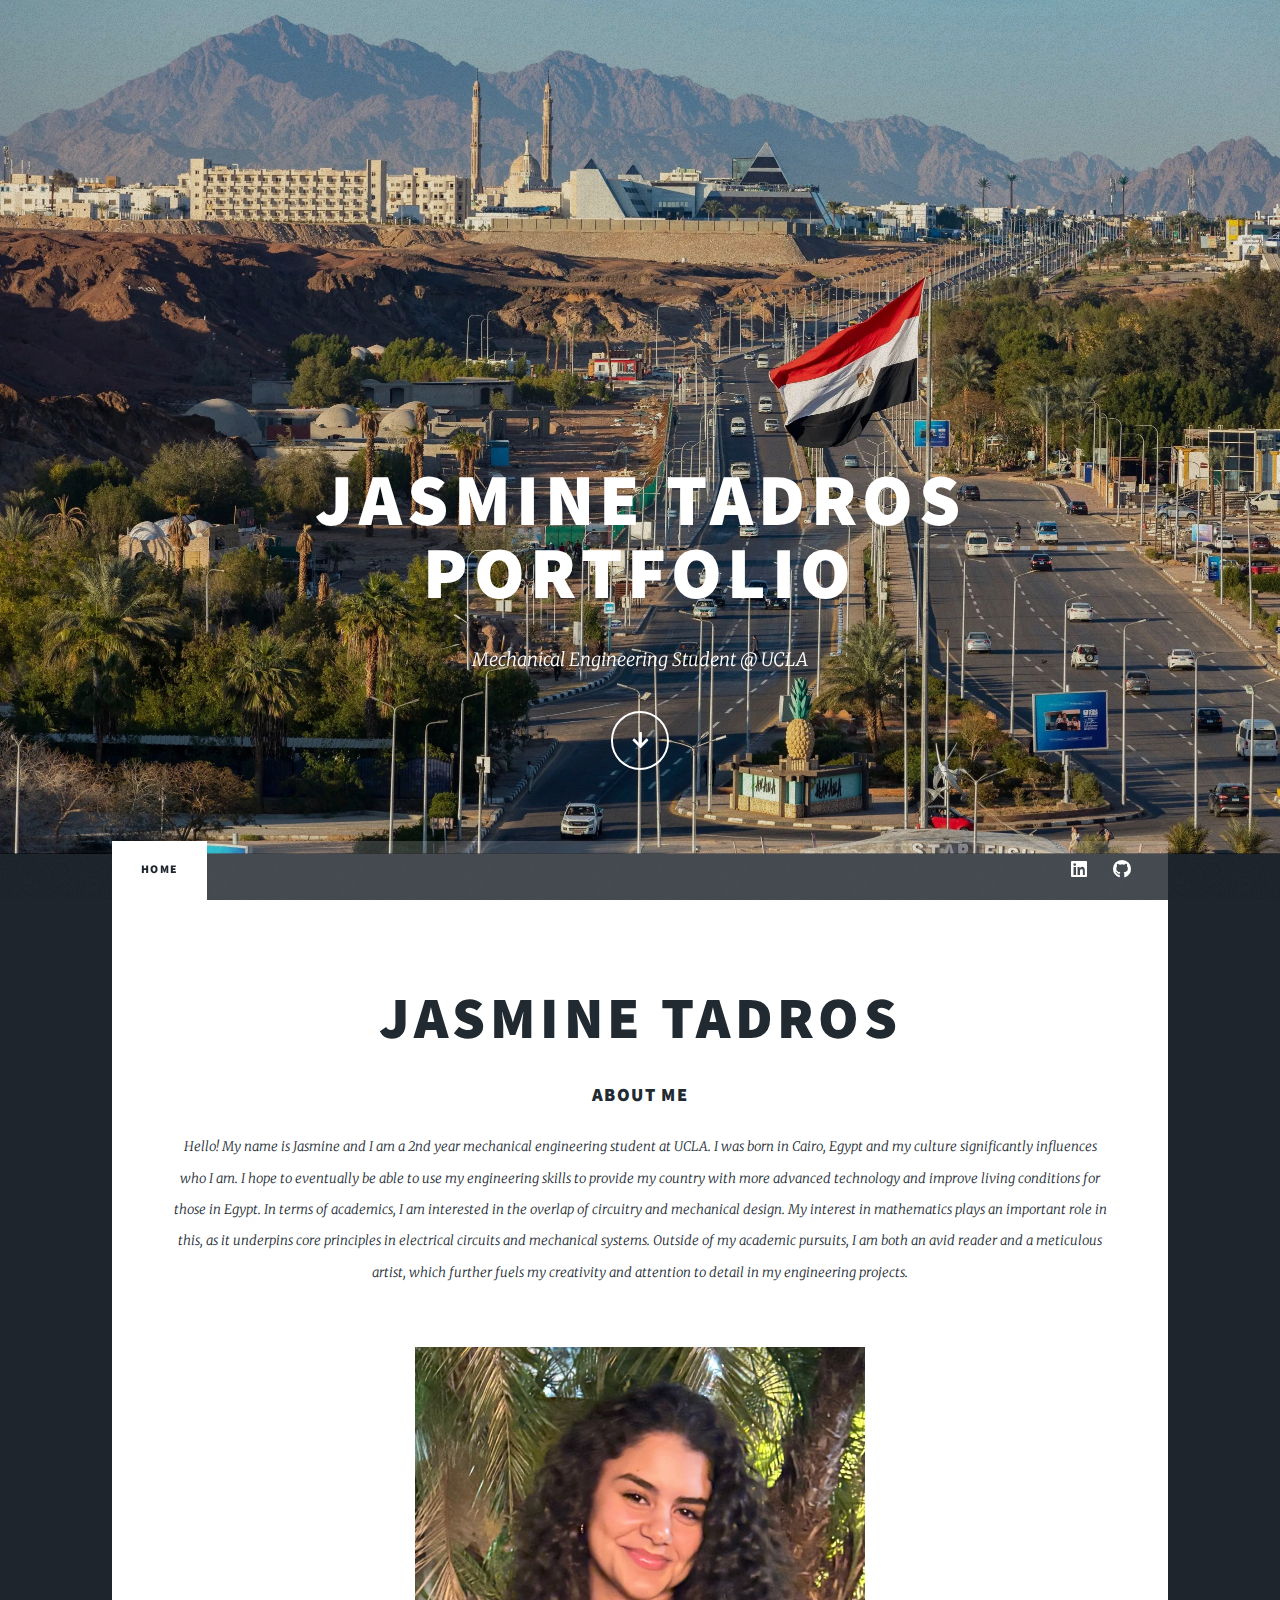
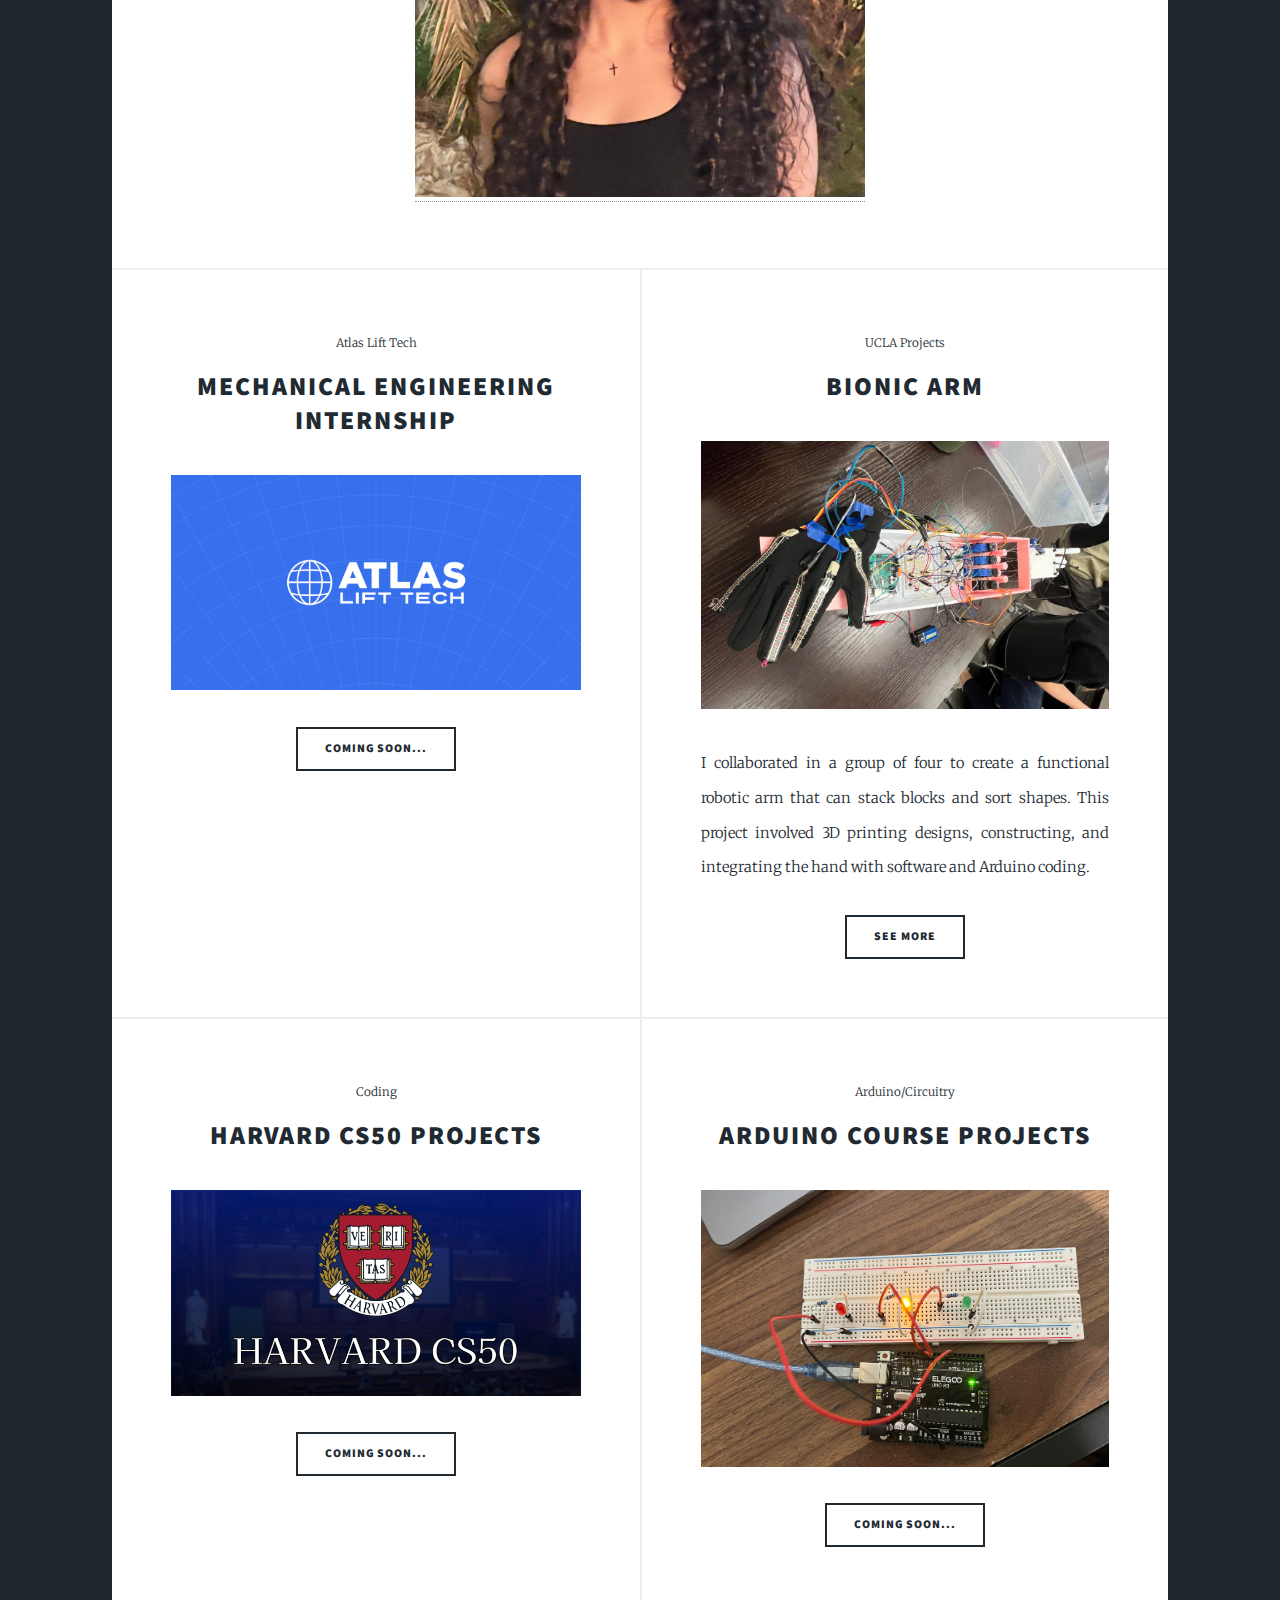
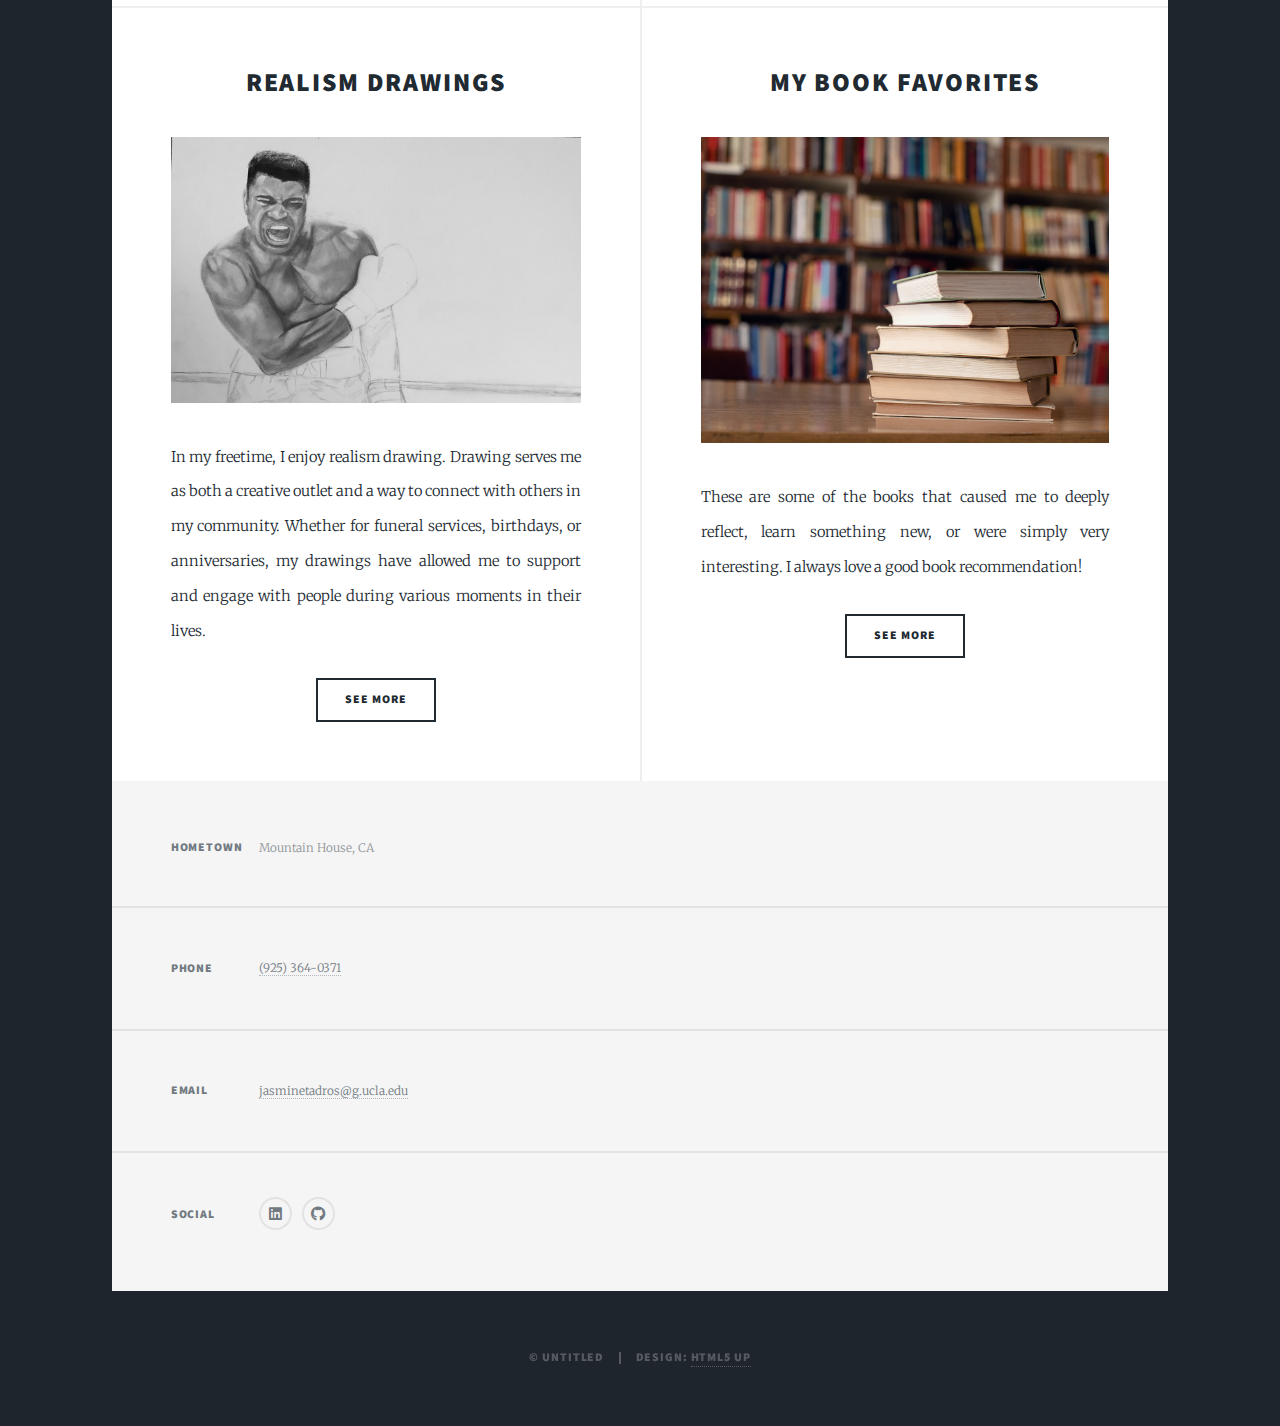
==== commit db9cd8df: "Add files via upload" ====
--- a/index.html
+++ b/index.html
@@ -69,7 +69,7 @@
 										<li><a href="#" class="button">Coming soon...</a></li>
 									</ul>
 								</article>
-								
+
 								<article>
 									<header>
 										<span class="date">UCLA Projects</span>
@@ -91,7 +91,7 @@
 										</a></h2>
 									</header>
 									<a href="#" class="image fit"><img src="images/cs50.webp" alt="" /></a>
-									<p> I collaborated in a group of four to create a functional robotic arm that can stack blocks and sort shapes. This project involved 3D printing designs, constructing, and integrating the hand with software and Arduino coding.
+									<p> 
 									</p>
 									<ul class="actions special">
 										<li><a href="#" class="button">Coming Soon...</a></li>
@@ -105,7 +105,7 @@
 										</a></h2>
 									</header>
 									<a href="#" class="image fit"><img src="images/arduino.jpeg" alt="" /></a>
-									<p> I collaborated in a group of four to create a functional robotic arm that can stack blocks and sort shapes. This project involved 3D printing designs, constructing, and integrating the hand with software and Arduino coding.
+									<p> 
 									</p>
 									<ul class="actions special">
 										<li><a href="#" class="button">Coming Soon...</a></li>
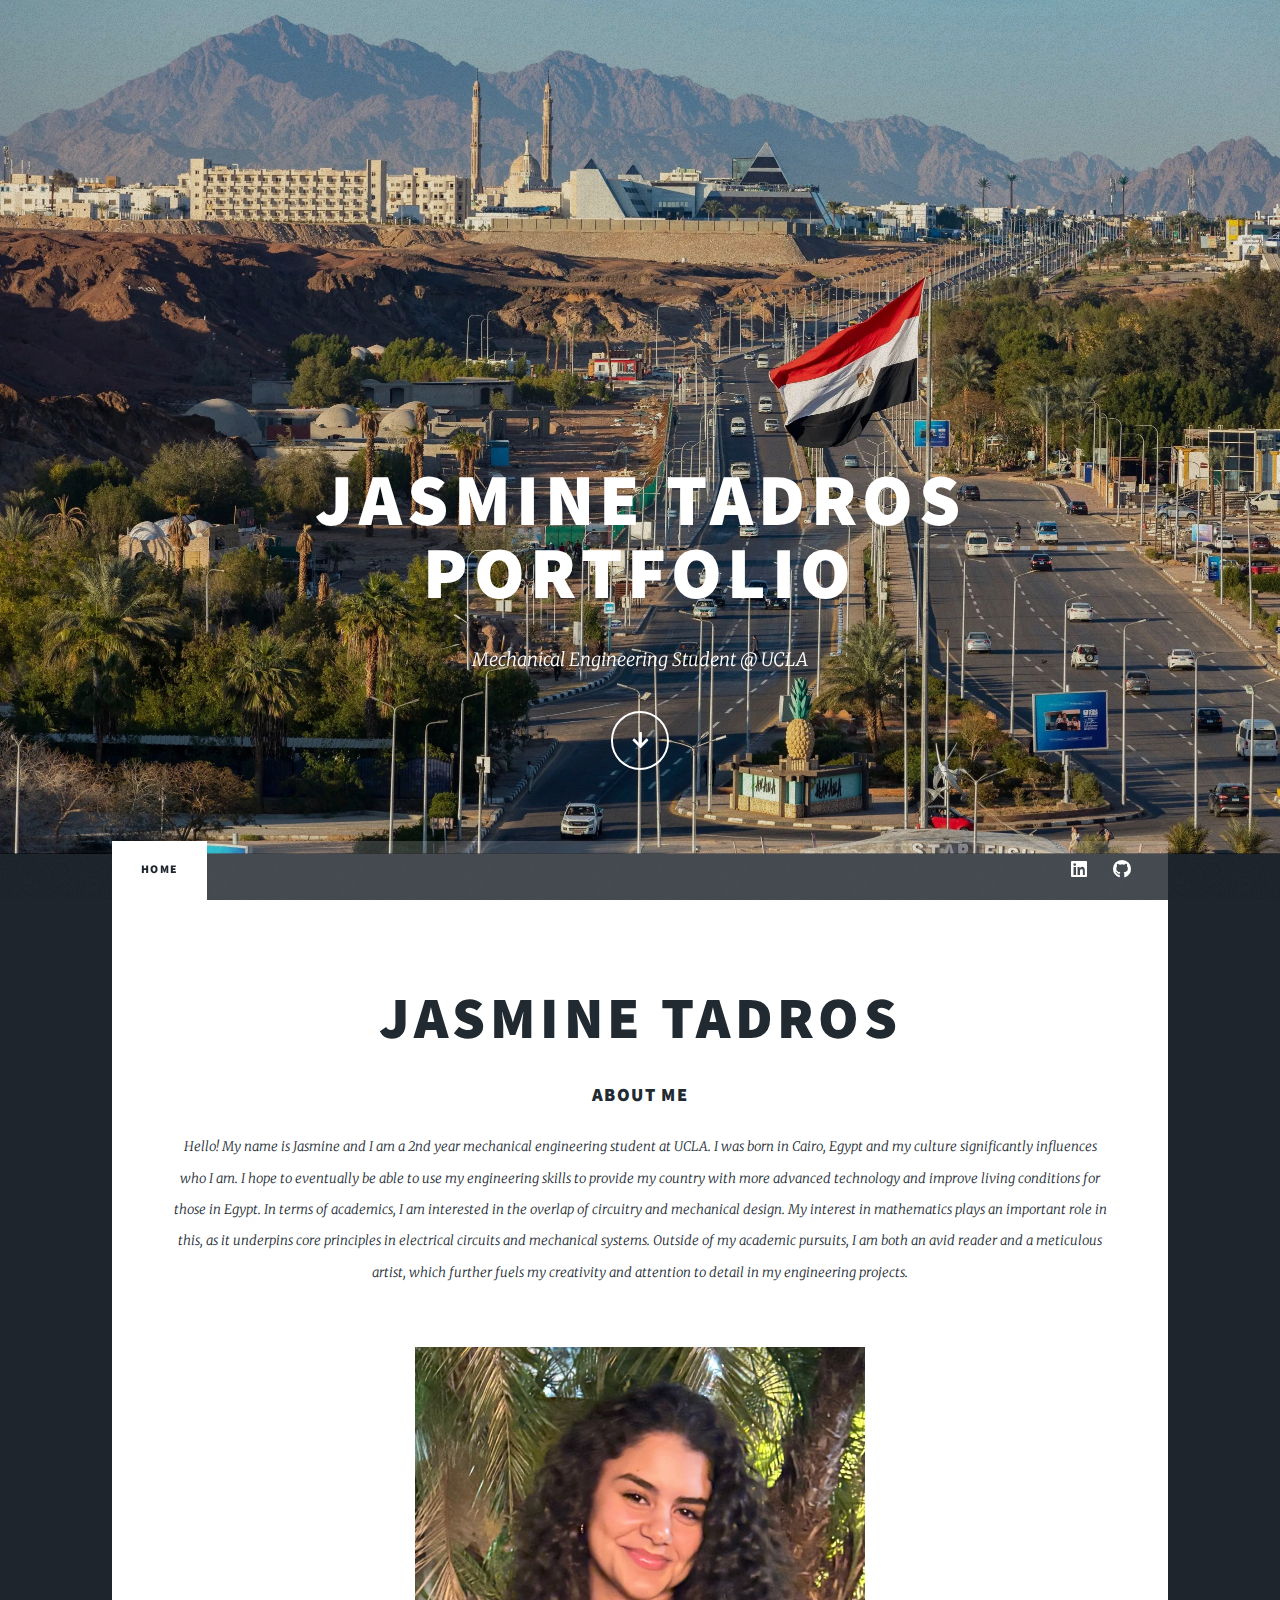
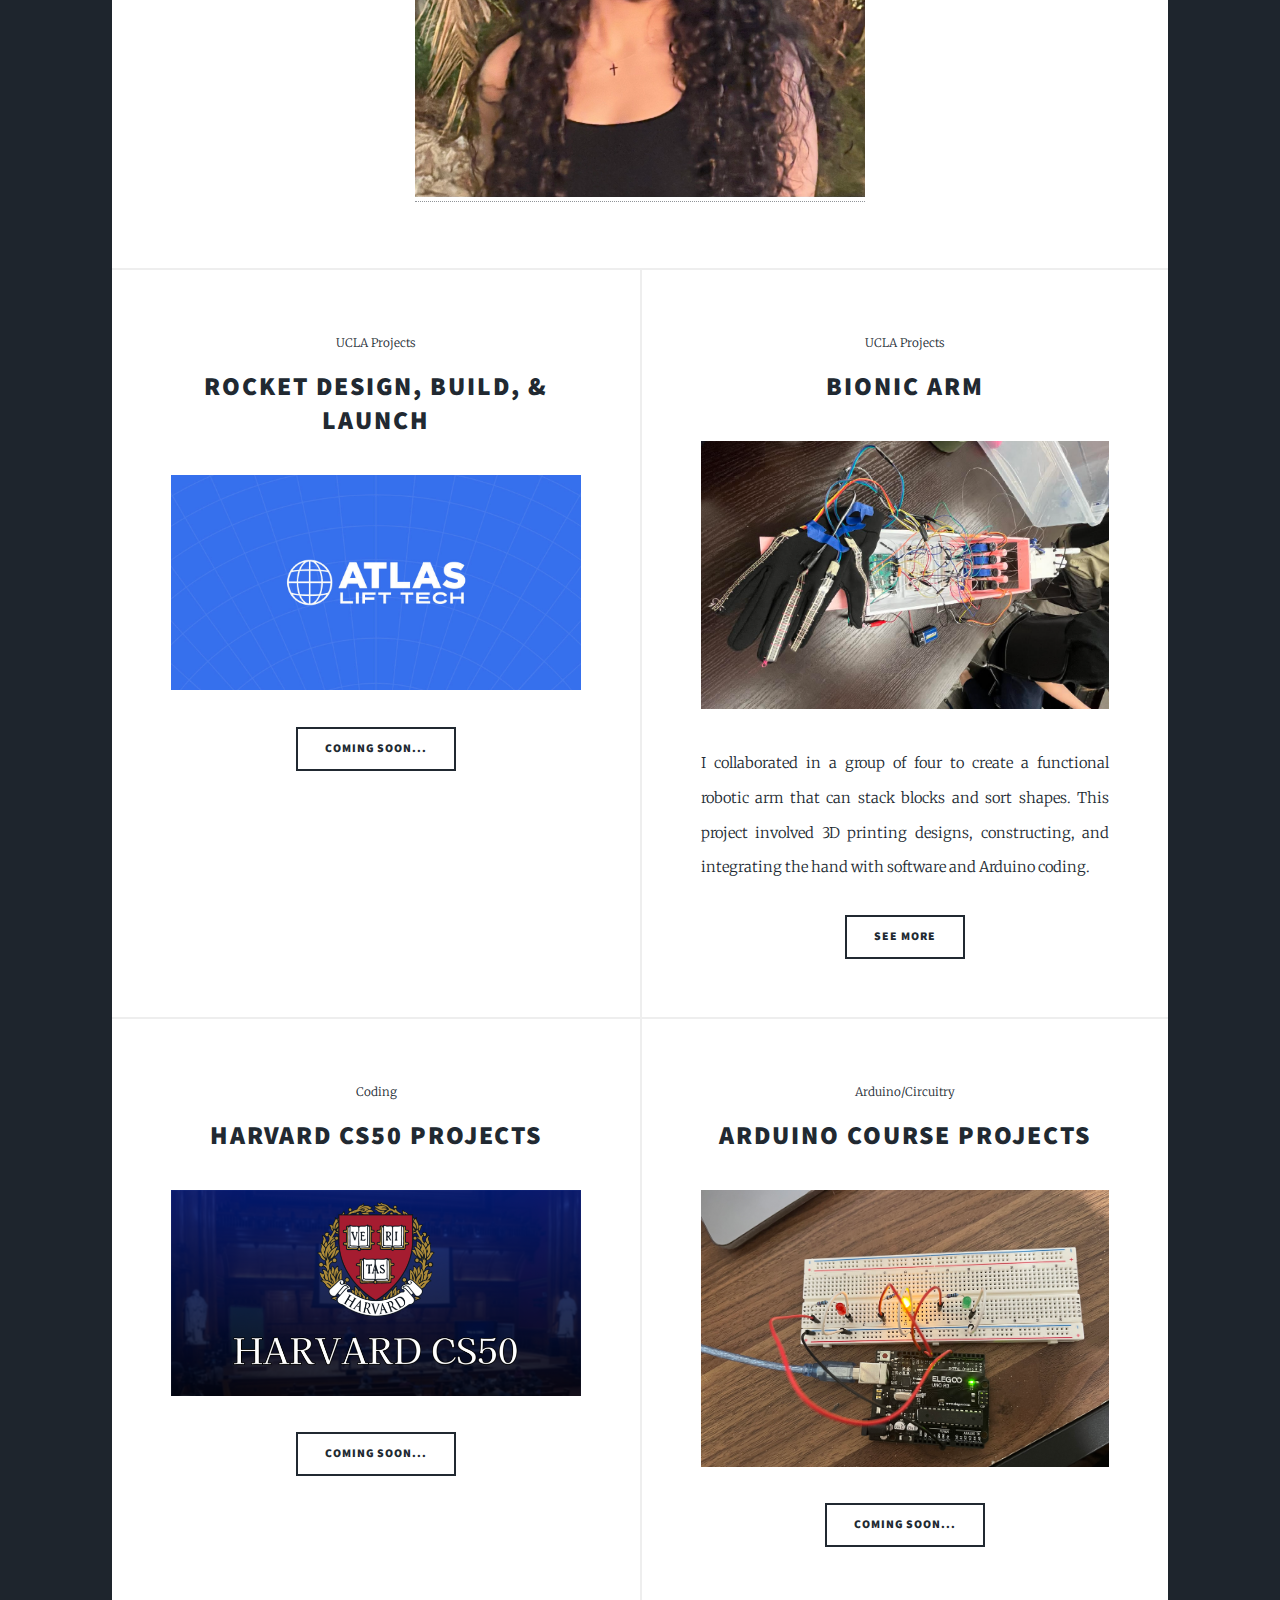
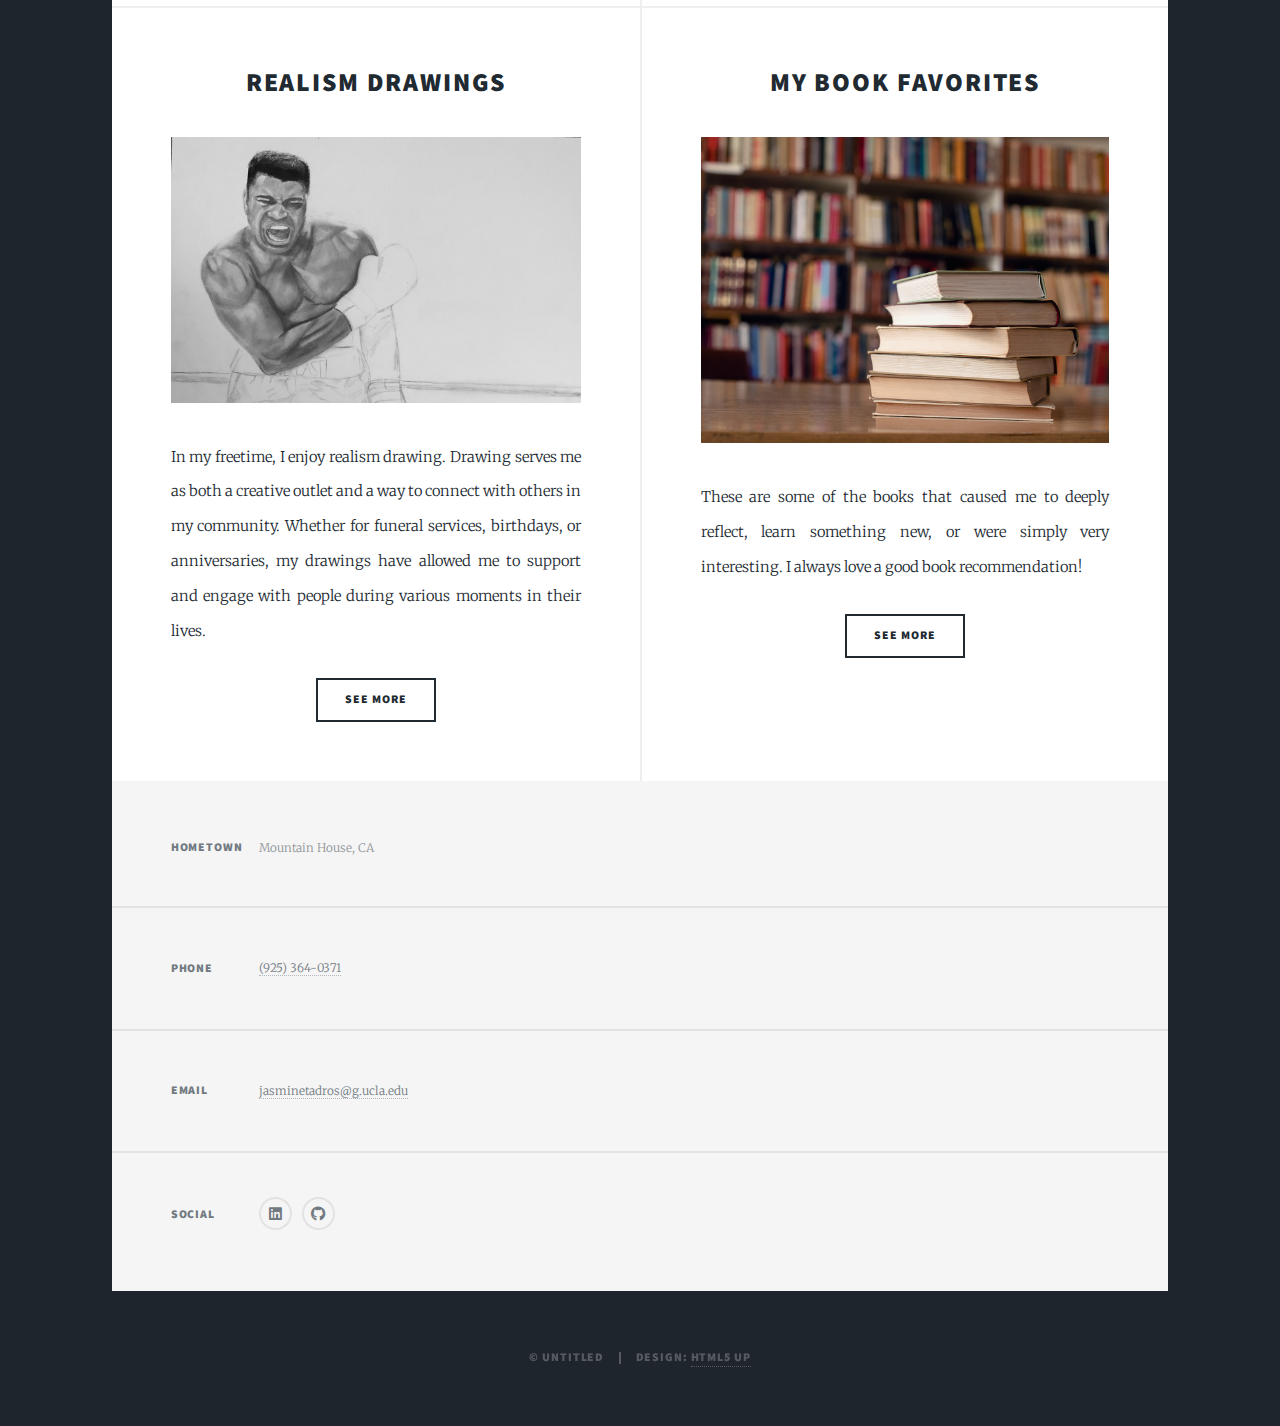
==== commit b51b6d94: "Update index.html" ====
--- a/index.html
+++ b/index.html
@@ -59,8 +59,8 @@
 							<section class="posts">
 								<article>
 									<header>
-										<span class="date">Atlas Lift Tech</span>
-										<h2><a href="#">Mechanical Engineering Internship<br />
+										<span class="date">UCLA Projects</span>
+										<h2><a href="#">Rocket Design, Build, & Launch<br />
 										</h2>
 									</header>
 									<a href="#" class="image fit"><img src="images/atlas.jpg" alt="" /></a>
@@ -91,8 +91,6 @@
 										</a></h2>
 									</header>
 									<a href="#" class="image fit"><img src="images/cs50.webp" alt="" /></a>
-									<p> 
-									</p>
 									<ul class="actions special">
 										<li><a href="#" class="button">Coming Soon...</a></li>
 									</ul>
@@ -105,8 +103,6 @@
 										</a></h2>
 									</header>
 									<a href="#" class="image fit"><img src="images/arduino.jpeg" alt="" /></a>
-									<p> 
-									</p>
 									<ul class="actions special">
 										<li><a href="#" class="button">Coming Soon...</a></li>
 									</ul>
@@ -204,4 +200,4 @@
 			<script src="assets/js/main.js"></script>
 
 	</body>
-</html>+</html>
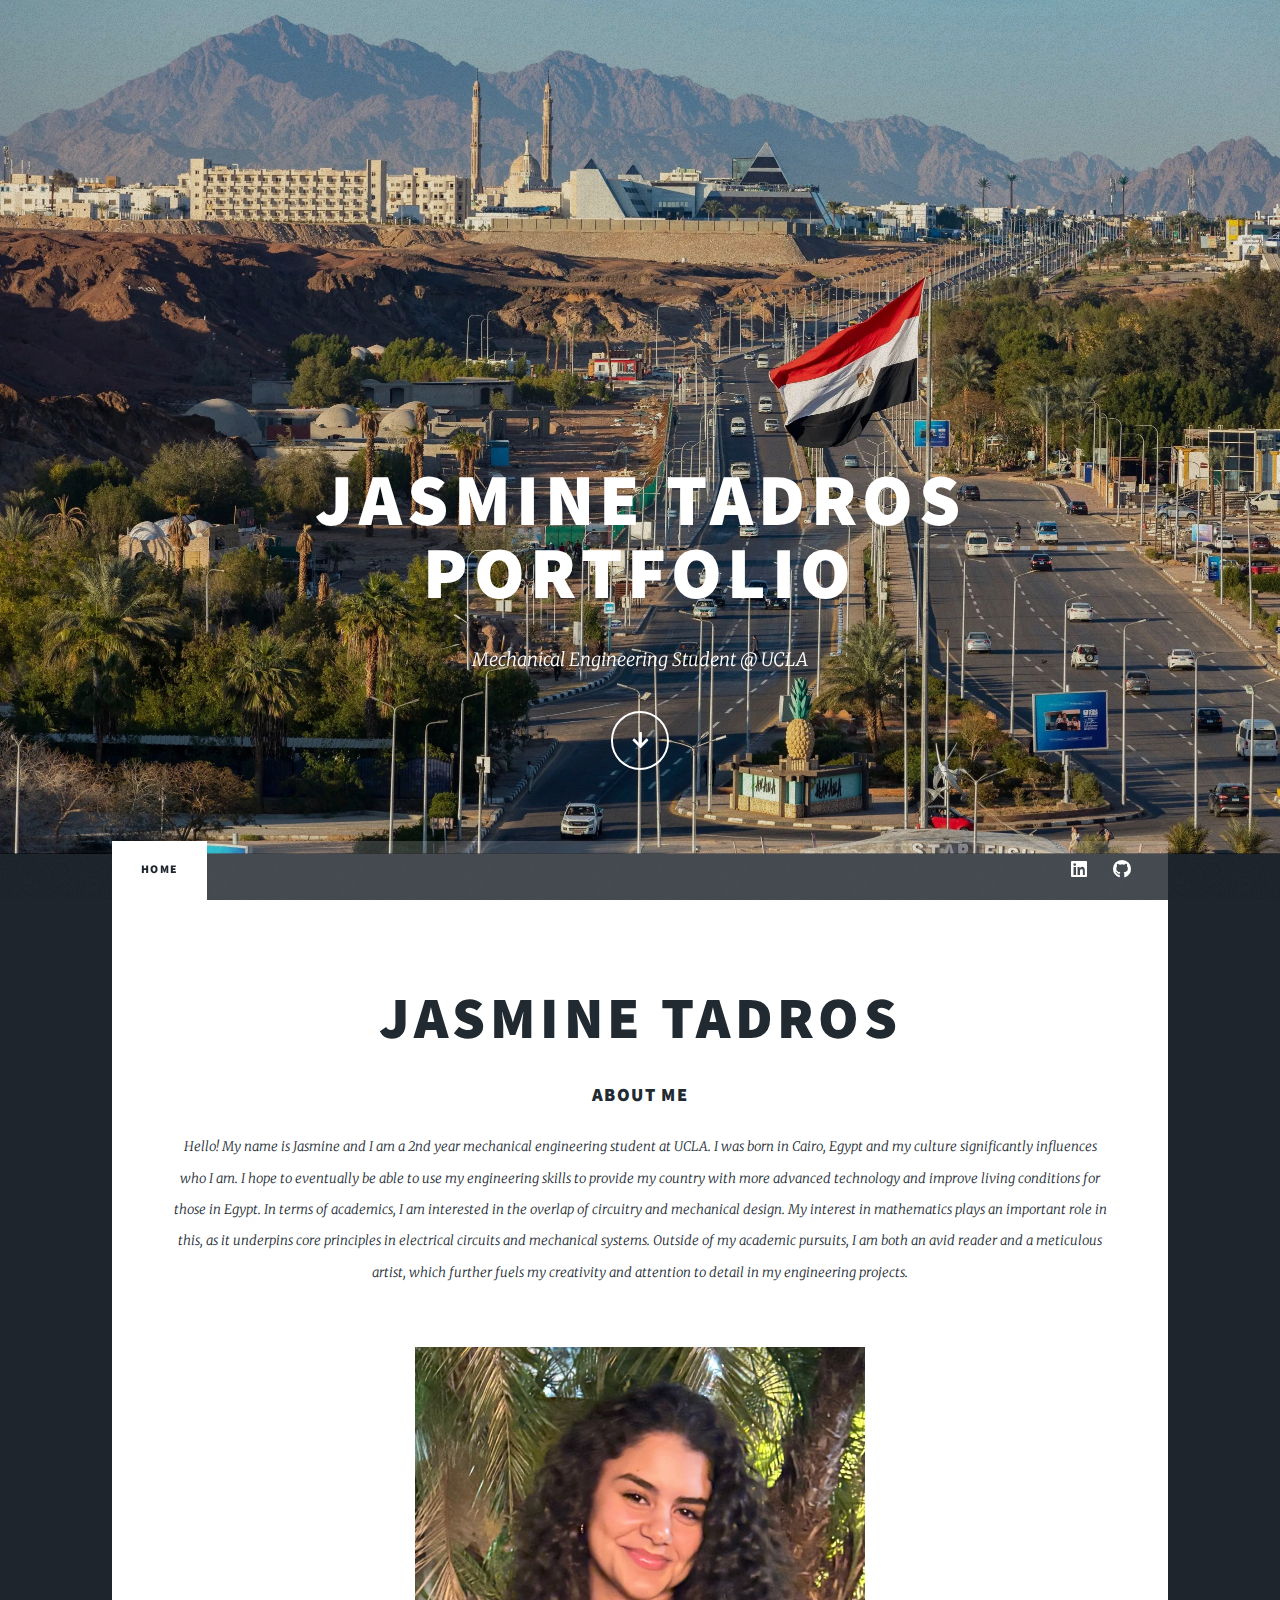
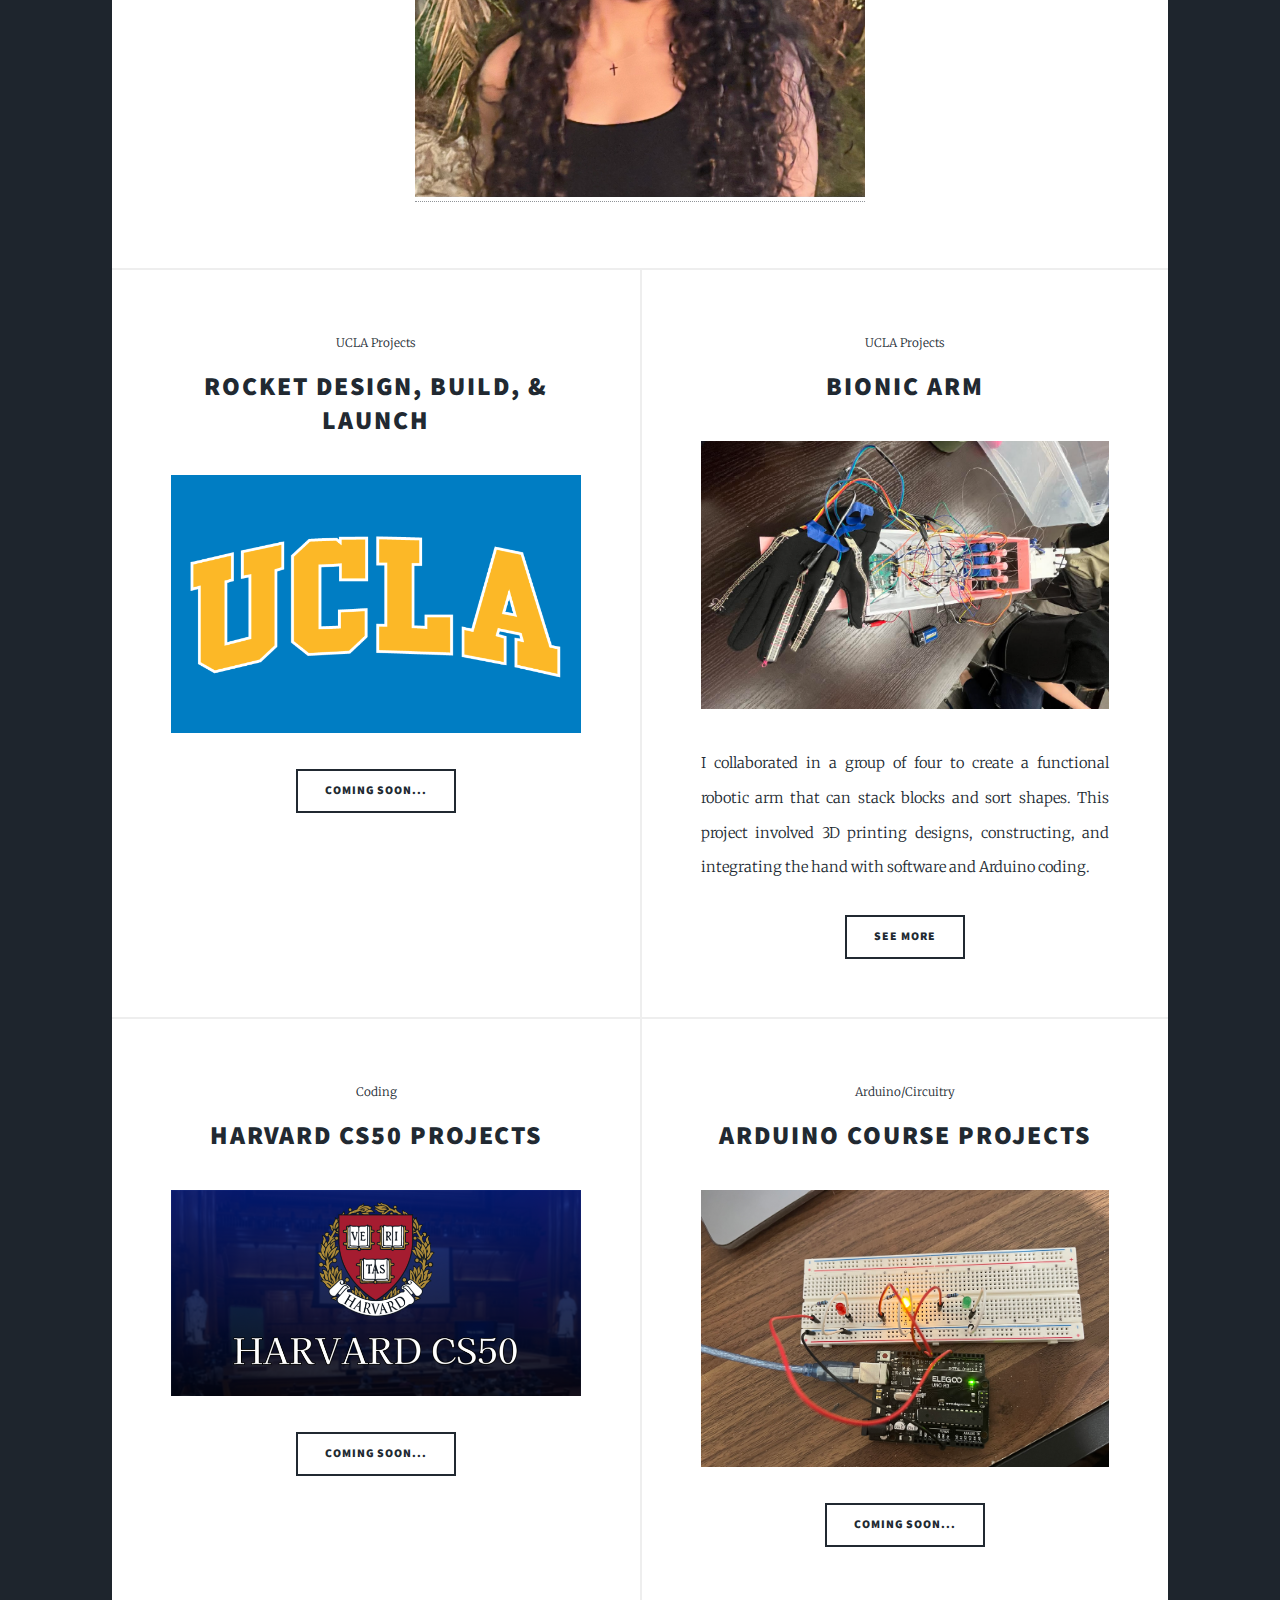
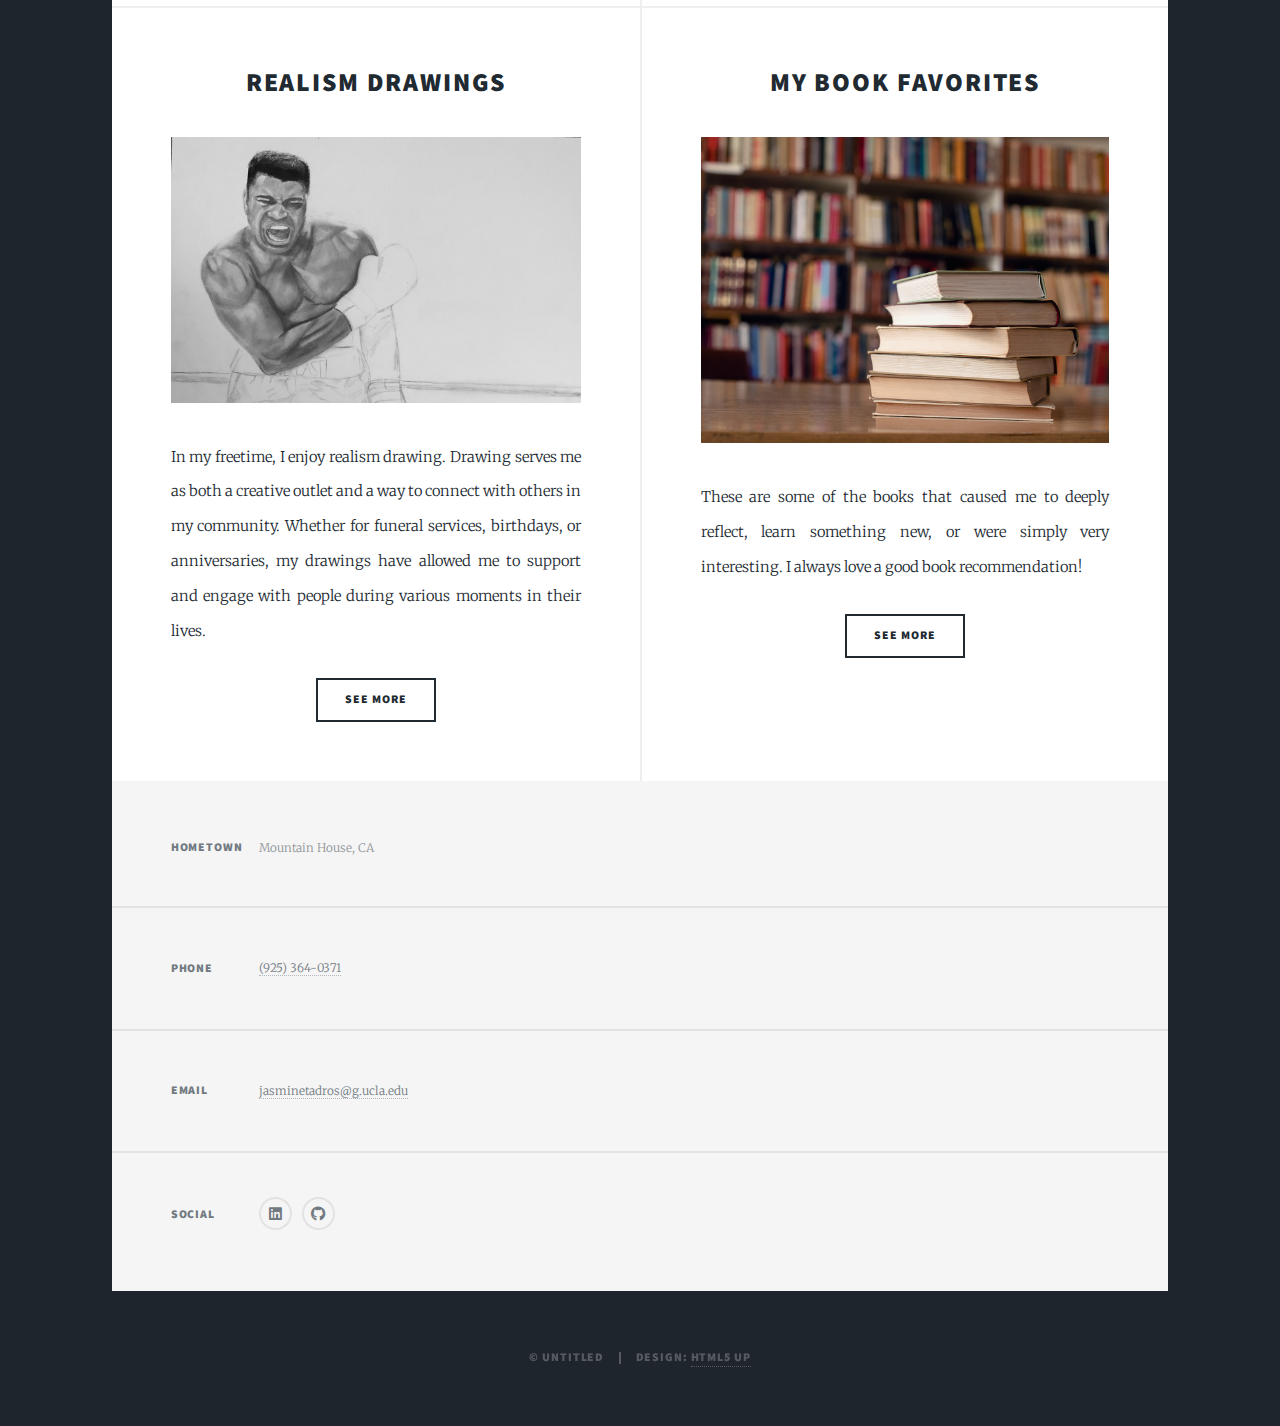
==== commit 5d0f444d: "Update index.html" ====
--- a/index.html
+++ b/index.html
@@ -63,7 +63,7 @@
 										<h2><a href="#">Rocket Design, Build, & Launch<br />
 										</h2>
 									</header>
-									<a href="#" class="image fit"><img src="images/atlas.jpg" alt="" /></a>
+									<a href="#" class="image fit"><img src="images/uclalogo.png" alt="" /></a>
 									<!-- <p>During my summer internship, I got the opportuniity to work on  </p> -->
 									<ul class="actions special">
 										<li><a href="#" class="button">Coming soon...</a></li>
